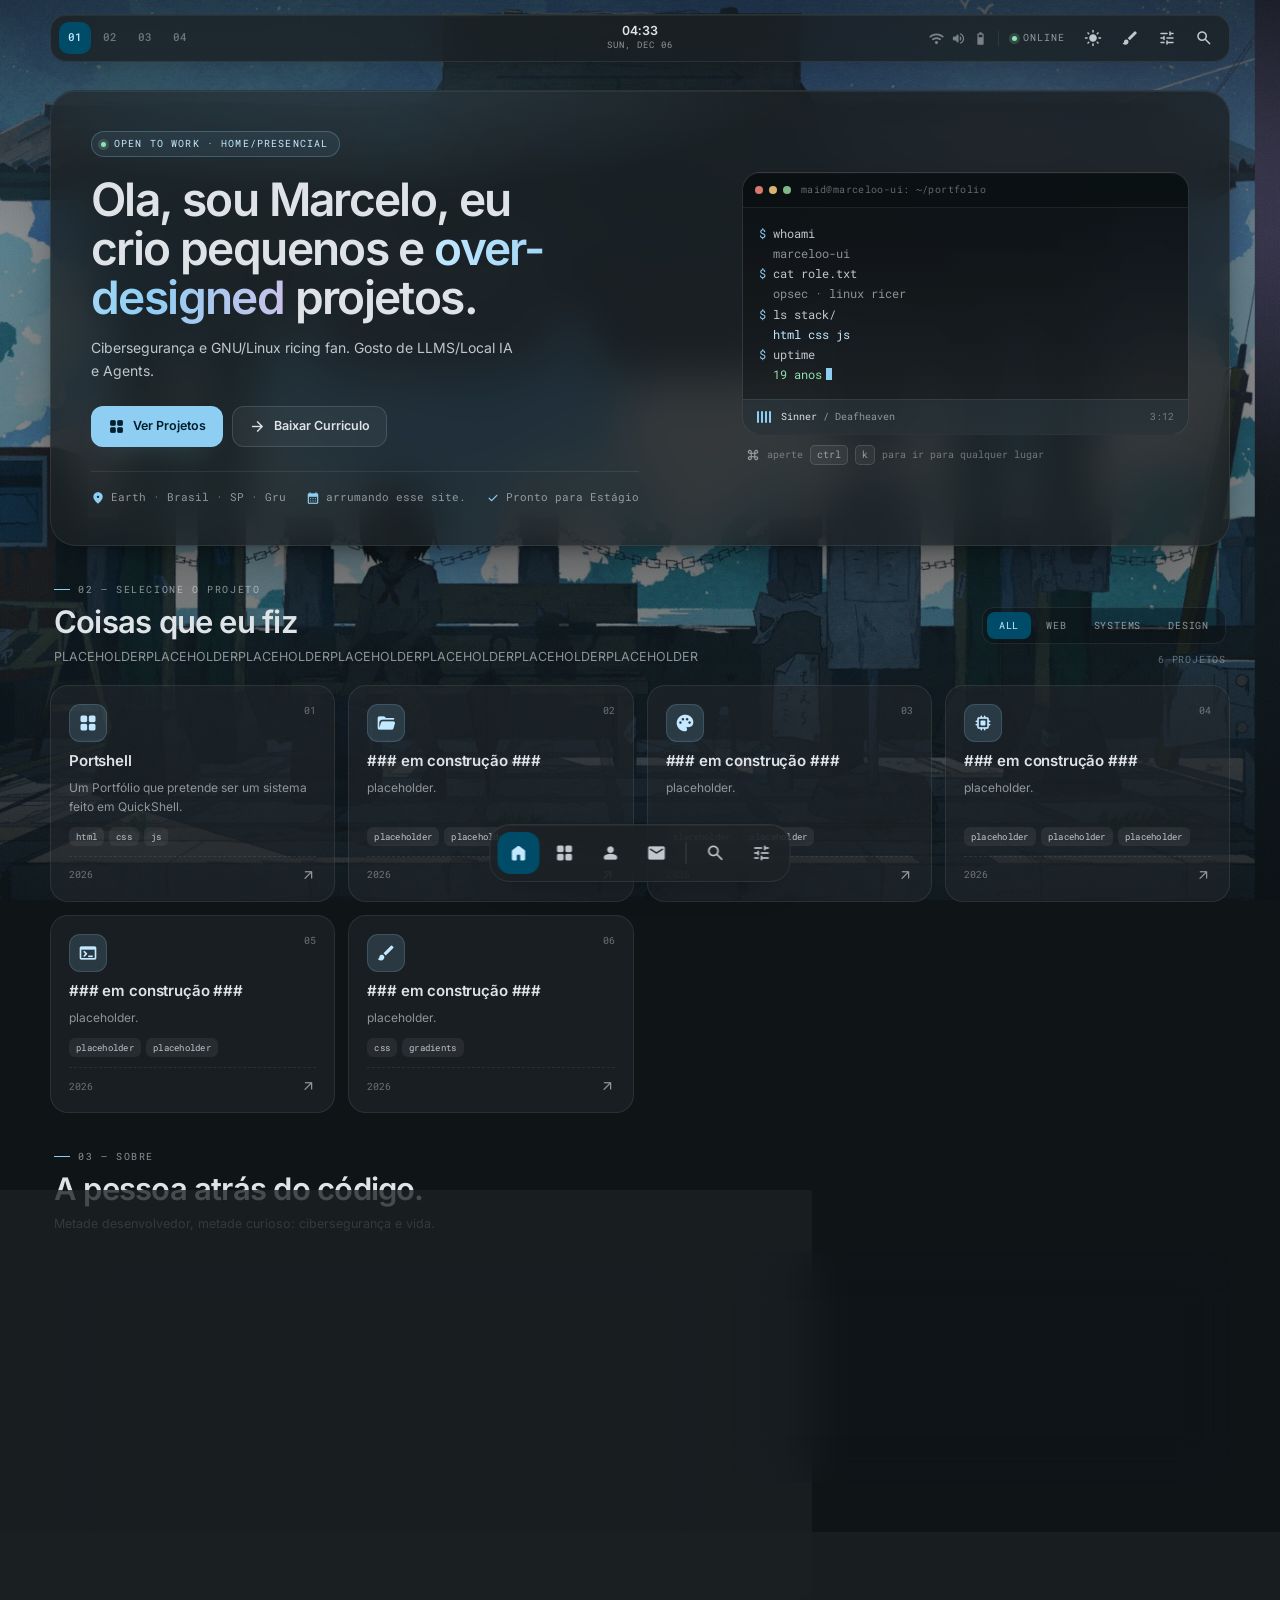
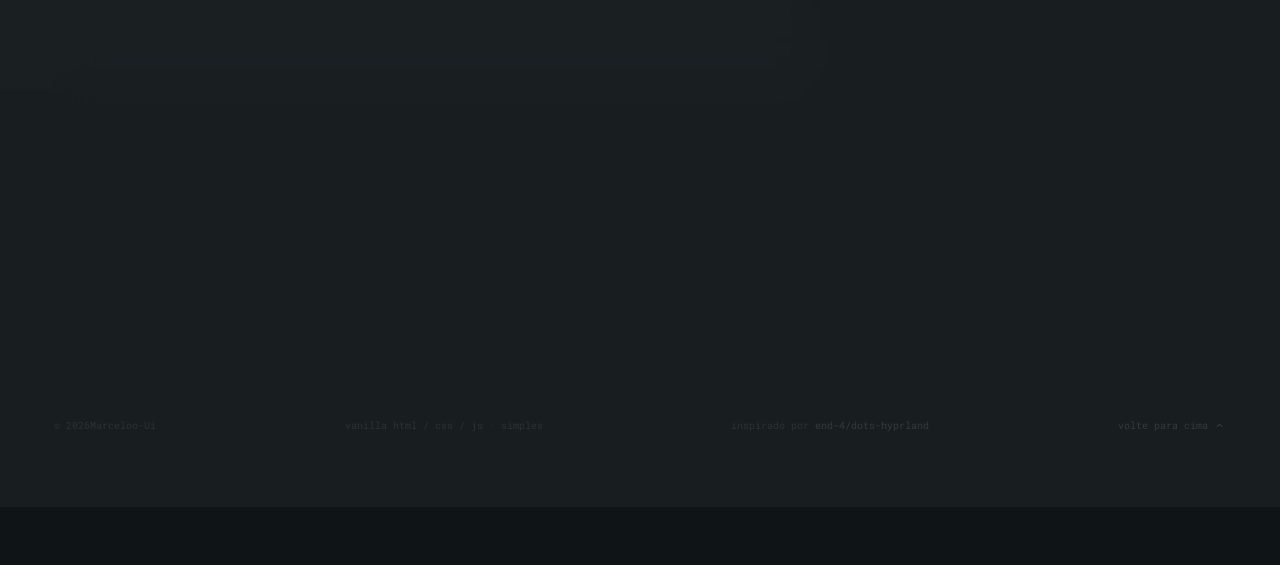
==== docs/index.html @ 683379e7 "yes" ====
<!doctype html>
<html lang="en" data-theme="dark" data-accent="sky">
<head>
  <meta charset="utf-8" />
  <meta name="viewport" content="width=device-width, initial-scale=1" />
  <meta name="theme-color" content="#0f1417" />
  <meta name="description" content="marceloo-ui." />
  <title>marceloo-ui</title>
  <link rel="icon" type="image/svg+xml" href="data:image/svg+xml,%3Csvg xmlns='http://www.w3.org/2000/svg' viewBox='0 0 32 32'%3E%3Crect width='32' height='32' rx='8' fill='%230f1417'/%3E%3Cpath d='M9 10l6 6-6 6' fill='none' stroke='%238fcef3' stroke-width='2.5' stroke-linecap='round' stroke-linejoin='round'/%3E%3Cpath d='M17 22h6' stroke='%238fcef3' stroke-width='2.5' stroke-linecap='round'/%3E%3C/svg%3E" />

  <link rel="preload" href="assets/fonts/inter-latin-var.woff2" as="font" type="font/woff2" crossorigin />
  <link rel="preload" href="assets/fonts/material-symbols-rounded.woff2" as="font" type="font/woff2" crossorigin />

  <link rel="stylesheet" href="css/fonts.css" />
  <link rel="stylesheet" href="css/tokens.css" />
  <link rel="stylesheet" href="css/base.css" />
  <link rel="stylesheet" href="css/shell.css" />
  <link rel="stylesheet" href="css/sections.css" />
  <link rel="stylesheet" href="css/overlays.css" />

  <script>
    // Apply saved theme before paint so there is no flash.
    document.documentElement.classList.add("js");
    try {
      const saved = JSON.parse(localStorage.getItem("etternalize.prefs") || "{}");
      if (saved.theme === "light") document.documentElement.dataset.theme = "light";
      if (saved.accent) document.documentElement.dataset.accent = saved.accent;
    } catch { /* localStorage unavailable — defaults are fine */ }
  </script>
</head>

<body>
  <a class="skip-link" href="#main">Pule para o Conteudo</a>

  <!-- Wallpaper stack ------------------------------------------------ -->
  <div class="wallpaper" aria-hidden="true">
    <img class="wallpaper__image" src="assets/wallpaper.webp" alt="" decoding="async" fetchpriority="high" />
    <div class="wallpaper__wash"></div>
    <div class="wallpaper__scrim"></div>
    <div class="wallpaper__grain"></div>
  </div>
  <div class="screen-dim" aria-hidden="true"></div>

  <div class="shell">
    <!-- Top bar ------------------------------------------------------ -->
    <header class="topbar">
      <div class="topbar__inner">
        <nav class="workspaces" aria-label="Jump to section">
          <a class="workspace" href="#home" data-nav="home" aria-label="Home" title="Home"><span>01</span></a>
          <a class="workspace" href="#work" data-nav="work" aria-label="Selected Work" title="Work"><span>02</span></a>
          <a class="workspace" href="#about" data-nav="about" aria-label="About" title="About"><span>03</span></a>
          <a class="workspace" href="#contact" data-nav="contact" aria-label="Contact" title="Contact"><span>04</span></a>
        </nav>

        <button class="bar-clock" type="button" data-open="launcher" aria-label="Open command palette (Ctrl K)">
          <span class="bar-clock__time" id="clock">--:--</span>
          <span class="bar-clock__date" id="clock-date">Carregando</span>
        </button>

        <div class="tray">
          <span class="tray__meter" aria-hidden="true">
            <span class="ms">wifi</span>
            <span class="ms">volume_up</span>
            <span class="ms">battery_5_bar</span>
          </span>
          <span class="tray__status"><span class="dot"></span>online</span>
          <button class="icon-btn" type="button" data-theme-toggle aria-label="Switch to light theme">
            <span class="ms" aria-hidden="true">light_mode</span>
          </button>
          <button class="icon-btn" type="button" data-open="wallpaper" aria-label="Change wallpaper">
            <span class="ms" aria-hidden="true">brush</span>
          </button>
          <button class="icon-btn" type="button" data-open="settings" aria-label="Quick settings">
            <span class="ms" aria-hidden="true">tune</span>
          </button>
          <button class="icon-btn" type="button" data-open="launcher" aria-label="Search (Ctrl K)">
            <span class="ms" aria-hidden="true">search</span>
          </button>
        </div>
      </div>
    </header>

    <main class="stage" id="main">
      <!-- Hero ------------------------------------------------------ -->
      <section class="hero window reveal" id="home" data-section data-icon="home" data-title="Intro" data-sub="Intro &amp; Experiências">
        <div class="hero__content">
          <p class="pill"><span class="dot"></span>open to work · Home/Presencial</p>
          <h1 class="hero__title">Ola, sou Marcelo, eu crio pequenos e <em>over-designed</em> projetos.</h1>
          <p class="hero__lede">
            Cibersegurança e GNU/Linux ricing fan. Gosto de LLMS/Local IA e Agents.
          </p>

          <div class="hero__actions">
            <a class="btn btn--primary" href="#work">
              <span class="ms" aria-hidden="true">grid_view</span>Ver Projetos
            </a>
            <a class="btn btn--ghost" href="#" download>
              <span class="ms" aria-hidden="true">arrow_forward</span>Baixar Curriculo
            </a>
          </div>

          <div class="hero__meta mono">
            <span><span class="ms" aria-hidden="true">location_on</span>Earth · Brasil · SP · Gru</span>
            <span><span class="ms" aria-hidden="true">calendar_month</span>arrumando esse site.</span>
            <span><span class="ms" aria-hidden="true">check</span>Pronto para Estágio</span>
          </div>
        </div>

        <div class="hero__side reveal">
          <div class="syscard">
            <div class="syscard__bar">
              <span class="light light--red"></span>
              <span class="light light--yellow"></span>
              <span class="light light--green"></span>
              <span class="syscard__title">maid@marceloo-ui: ~/portfolio</span>
            </div>
            <div class="syscard__body mono">
              <p><span class="prompt">$</span> whoami</p>
              <p class="out">marceloo-ui</p>
              <p><span class="prompt">$</span> cat role.txt</p>
              <p class="out">opsec · linux ricer</p>
              <p><span class="prompt">$</span> ls stack/</p>
              <p class="out out--accent">html css js</p>
              <p><span class="prompt">$</span> uptime</p>
              <p class="out ok">19 anos<span class="cursor" aria-hidden="true"></span></p>
            </div>
            <div class="now">
              <span class="now__bars" aria-hidden="true"><i></i><i></i><i></i><i></i></span>
              <span class="now__track">Sinner <span class="muted">/ Deafheaven</span></span>
              <span class="now__time mono">3:12</span>
            </div>
          </div>

          <div class="hero__note mono">
            <span class="ms" aria-hidden="true">keyboard_command_key</span>
            aperte <kbd>ctrl</kbd> <kbd>k</kbd> para ir para qualquer lugar
          </div>
        </div>
      </section>
      <!-- Selected work --------------------------------------------- -->
      <section class="section" id="work" data-section data-icon="grid_view" data-title="Trabalho" data-sub="Projetos &amp; experimentos">
        <div class="section-head reveal">
          <div class="section-head__text">
            <p class="eyebrow">02 — Selecione o Projeto</p>
            <h2 class="section-title">Coisas que eu fiz</h2>
            <p class="section-sub">PLACEHOLDERPLACEHOLDERPLACEHOLDERPLACEHOLDERPLACEHOLDERPLACEHOLDERPLACEHOLDER</p>
          </div>
          <div class="section-tools">
            <div class="filters" role="group" aria-label="Filter projects">
              <button class="filter" type="button" data-filter="all" aria-pressed="true">all</button>
              <button class="filter" type="button" data-filter="web" aria-pressed="false">web</button>
              <button class="filter" type="button" data-filter="systems" aria-pressed="false">systems</button>
              <button class="filter" type="button" data-filter="design" aria-pressed="false">design</button>
            </div>
            <span class="work-count mono" id="work-count" aria-live="polite">6 Projetos</span>
          </div>
        </div>

        <div class="projects">
          <a class="project" href="https://github.com/marceloo-ui/Portifolio" data-category="web" data-title="PortShell" data-sub="Portfólio shell · 2026">
            <div class="project__top">
              <span class="project__icon"><span class="ms" aria-hidden="true">grid_view</span></span>
              <span class="project__index mono">01</span>
            </div>
            <h3 class="project__title">Portshell</h3>
            <p class="project__desc">Um Portfólio que pretende ser um sistema feito em QuickShell.</p>
            <div class="project__tags"><span class="tag">html</span><span class="tag">css</span><span class="tag">js</span></div>
            <div class="project__foot"><span class="mono">2026</span><span class="project__arrow"><span class="ms" aria-hidden="true">arrow_outward</span></span></div>
          </a>

          <a class="project" href="#" data-category="systems" data-title="placeholder" data-sub="placeholder">
            <div class="project__top">
              <span class="project__icon"><span class="ms" aria-hidden="true">folder_open</span></span>
              <span class="project__index mono">02</span>
            </div>
            <h3 class="project__title">### em construção ###</h3>
            <p class="project__desc">placeholder. </p>
            <div class="project__tags"><span class="tag">placeholder</span><span class="tag">placeholder</span></div>
            <div class="project__foot"><span class="mono">2026</span><span class="project__arrow"><span class="ms" aria-hidden="true">arrow_outward</span></span></div>
          </a>

          <a class="project" href="#" data-category="design" data-title="placeholder" data-sub="placeholder">
            <div class="project__top">
              <span class="project__icon"><span class="ms" aria-hidden="true">palette</span></span>
              <span class="project__index mono">03</span>
            </div>
            <h3 class="project__title">### em construção ###</h3>
            <p class="project__desc">placeholder.</p>
            <div class="project__tags"><span class="tag">placeholder</span><span class="tag">placeholder</span></div>
            <div class="project__foot"><span class="mono">2026</span><span class="project__arrow"><span class="ms" aria-hidden="true">arrow_outward</span></span></div>
          </a>

          <a class="project" href="#" data-category="systems" data-title="placeholder" data-sub="placeholder">
            <div class="project__top">
              <span class="project__icon"><span class="ms" aria-hidden="true">memory</span></span>
              <span class="project__index mono">04</span>
            </div>
            <h3 class="project__title">### em construção ###</h3>
            <p class="project__desc">placeholder.</p>
            <div class="project__tags"><span class="tag">placeholder</span><span class="tag">placeholder</span><span class="tag">placeholder</span></div>
            <div class="project__foot"><span class="mono">2026</span><span class="project__arrow"><span class="ms" aria-hidden="true">arrow_outward</span></span></div>
          </a>

          <a class="project" href="#" data-category="web" data-title="placeholder" data-sub="placeholder">
            <div class="project__top">
              <span class="project__icon"><span class="ms" aria-hidden="true">terminal</span></span>
              <span class="project__index mono">05</span>
            </div>
            <h3 class="project__title">### em construção ###</h3>
            <p class="project__desc">placeholder.</p>
            <div class="project__tags"><span class="tag">placeholder</span><span class="tag">placeholder</span></div>
            <div class="project__foot"><span class="mono">2026</span><span class="project__arrow"><span class="ms" aria-hidden="true">arrow_outward</span></span></div>
          </a>

          <a class="project" href="#" data-category="design" data-title="placeholder" data-sub="placeholder">
            <div class="project__top">
              <span class="project__icon"><span class="ms" aria-hidden="true">brush</span></span>
              <span class="project__index mono">06</span>
            </div>
            <h3 class="project__title">### em construção ###</h3>
            <p class="project__desc">placeholder.</p>
            <div class="project__tags"><span class="tag">css</span><span class="tag">gradients</span></div>
            <div class="project__foot"><span class="mono">2026</span><span class="project__arrow"><span class="ms" aria-hidden="true">arrow_outward</span></span></div>
          </a>
        </div>
      </section>
      <!-- About ----------------------------------------------------- -->
      <section class="section" id="about" data-section data-icon="person" data-title="Sobre" data-sub="Bio, habilidades &amp; setup">
        <div class="section-head reveal">
          <div class="section-head__text">
            <p class="eyebrow">03 — sobre</p>
            <h2 class="section-title">A pessoa atrás do código.</h2>
            <p class="section-sub">Metade desenvolvedor, metade curioso: cibersegurança e vida.</p>
          </div>
        </div>

        <div class="about-grid">
          <article class="window about-card reveal">
            <p>
              Sou Marcelo, uma pessoa que sempre foi apaixonada por <em>programação</em>.
              comecei desde cedo arrumando computadores e notebooks e agora estou aqui,
              criando interfaces, sistemas e estudando para ser um desenvolvedor.
            </p>

            <div class="skills">
              <div class="skill-group">
                <p class="skill-group__name">interfaces</p> <!-- codigos usados + nao usados -->
                <div class="chips">
                  <span class="chip chip--accent">html</span><span class="chip chip--accent">css</span>
                  <span class="chip chip--accent">javascript</span><span class="chip">nix</span><span class="chip">C</span><span class="chip">SQL</span> 
                  <span class="chip">qml / quickshell</span><span class="chip">flakes</span><span class="chip">JS</span>
                </div>
              </div>
              <div class="skill-group">
                <p class="skill-group__name">systems</p>
                <div class="chips">
                  <span class="chip">Artix Linux</span><span class="chip">NixOS</span> <!-- sistemas operacionais -->
                </div>
              </div>
              <div class="skill-group">
                <p class="skill-group__name">craft</p>
                <div class="chips">
                  <span class="chip">material you</span><span class="chip">motion</span>
                  <span class="chip">escrita</span><span class="chip">acessibilidade</span>
                  <span class="chip">design</span>
                </div>
              </div>
            </div>
          </article>

          <aside class="window about-side reveal" aria-label="Setup and current status">
            <div>
              <p class="skill-group__name">daily driver</p>
              <dl class="setup">
                <div class="setup-row"><dt>os</dt><dd>Artix</dd></div>
                <div class="setup-row"><dt>wm</dt><dd>hyprland</dd></div>
                <div class="setup-row"><dt>editor</dt><dd>nano, vscode, codeoss, onlinegdb</dd></div>
                <div class="setup-row"><dt>terminal</dt><dd>kitty</dd></div>
                <div class="setup-row"><dt>theme</dt><dd>matugen</dd></div>
              </dl>
            </div>
          </aside>
        </div>
      </section>

      <!-- Contact --------------------------------------------------- -->
      <section class="section" id="Contato" data-section data-icon="mail" data-title="Contato" data-sub="Diga oi">
        <div class="window contact reveal">
          <p class="eyebrow">04 — contato</p>
          <h2 class="contact__title">Diga "Oi".</h2>
          <p class="contact__lede">Empresas, Projetos, Ou qualquer assunto ? minha caixa postal esta aberta.</p>

          <div class="email-row">
            <a class="btn btn--primary btn--mail mono" href="mailto:m8288558@gmail.com" data-email="m8288558@gmail.com">
              m8288558@gmail.com<span class="ms" aria-hidden="true">arrow_outward</span>
            </a>
            <button class="btn btn--ghost" type="button" data-copy-email="m8288558@gmail.com">
              <span class="ms" aria-hidden="true">content_copy</span>Copiar
            </button>
          </div>

          <div class="socials">
            <a class="social" href="https://github.com/marceloo-ui" aria-label="GitHub"><span class="ms" aria-hidden="true">code</span>github</a>
            <a class="social" href="https://codeberg.org/marceloo-ui" aria-label="Codeberg"><span class="ms" aria-hidden="true">terminal</span>codeberg</a>
          </div>

          <p class="contact__note mono"> · respondo em 48h · </p>
        </div>
      </section>

      <footer class="site-footer">
        <span>© <span id="year">2026</span>Marceloo-Ui</span>
        <span>vanilla html / css / js · simples</span>
        <span>inspirado por <a href="https://github.com/end-4/dots-hyprland" target="_blank" rel="noreferrer noopener">end-4/dots-hyprland</a></span>
        <a class="site-footer__top" href="#home">volte para cima<span class="ms" aria-hidden="true">expand_less</span></a>
      </footer>
    </main>

    <!-- Dock --------------------------------------------------------- -->
    <nav class="dock" aria-label="Quick navigation">
      <a class="dock__btn" href="#home" data-nav="home" aria-label="Home" data-label="Home"><span class="ms" aria-hidden="true">home</span></a>
      <a class="dock__btn" href="#work" data-nav="Work" aria-label="Selected Work" data-label="Work"><span class="ms" aria-hidden="true">grid_view</span></a>
      <a class="dock__btn" href="#about" data-nav="about" aria-label="About" data-label="About"><span class="ms" aria-hidden="true">person</span></a>
      <a class="dock__btn" href="#contact" data-nav="contact" aria-label="Contact" data-label="Contact"><span class="ms" aria-hidden="true">mail</span></a>
      <span class="dock__divider" aria-hidden="true"></span>
      <button class="dock__btn" type="button" data-open="launcher" aria-label="Search (Ctrl K)" data-label="Search"><span class="ms" aria-hidden="true">search</span></button>
      <button class="dock__btn" type="button" data-open="settings" aria-label="Quick settings" data-label="Settings"><span class="ms" aria-hidden="true">tune</span></button>
    </nav>
  </div>

  <!-- Command palette ----------------------------------------------- -->
  <div class="overlay" id="panel-launcher" data-panel="launcher" hidden>
    <div class="palette" role="dialog" aria-modal="true" aria-labelledby="launcher-label">
      <label class="sr-only" id="launcher-label" for="launcher-input">Pesquisar</label>
      <div class="palette__search">
        <span class="ms" aria-hidden="true">search</span>
        <input id="launcher-input" type="text" role="combobox" aria-expanded="true" aria-autocomplete="list" aria-controls="launcher-results" autocomplete="off" spellcheck="false" placeholder="Vá para um projeto, seção etc." />
        <kbd>esc</kbd>
      </div>
      <ul class="palette__results" id="launcher-results" role="listbox" aria-label="Results"></ul>
      <div class="palette__foot">
        <span><kbd>↑</kbd><kbd>↓</kbd> navegar</span>
        <span><kbd>↵</kbd> abrir</span>
        <span class="mono">marceloo-ui</span>
      </div>
    </div>
  </div>

  <!-- Appearance settings ------------------------------------------- -->
  <div class="overlay" id="panel-settings" data-panel="settings" hidden>
    <section class="sheet" role="dialog" aria-modal="true" aria-labelledby="settings-title">
      <header class="sheet__head">
        <div>
          <p class="eyebrow">quick settings</p>
          <h2 id="settings-title">Appearance</h2>
        </div>
        <button class="icon-btn" type="button" data-close aria-label="Close settings"><span class="ms" aria-hidden="true">close</span></button>
      </header>

      <div class="sheet__body">
        <div class="setting">
          <div class="setting__label"><span>Theme</span><small>Wallpaper-matched light or dark surfaces</small></div>
          <div class="segmented" role="group" aria-label="Theme">
            <button type="button" data-set-theme="dark"><span class="ms" aria-hidden="true">dark_mode</span>Dark</button>
            <button type="button" data-set-theme="light"><span class="ms" aria-hidden="true">light_mode</span>Light</button>
          </div>
        </div>

        <div class="setting">
          <div class="setting__label"><span>Accent</span><small>Straight from the matugen palette</small></div>
          <div class="swatches" role="group" aria-label="Accent colour">
            <button class="swatch" type="button" data-set-accent="sky" style="--swatch:#8fcef3" aria-label="Sky" title="Sky" aria-pressed="true"></button>
            <button class="swatch" type="button" data-set-accent="lavender" style="--swatch:#cac1ea" aria-label="Lavender" title="Lavender" aria-pressed="false"></button>
            <button class="swatch" type="button" data-set-accent="mint" style="--swatch:#9bdcc0" aria-label="Mint" title="Mint" aria-pressed="false"></button>
            <button class="swatch" type="button" data-set-accent="peach" style="--swatch:#f3c9a8" aria-label="Peach" title="Peach" aria-pressed="false"></button>
            <button class="swatch" type="button" data-set-accent="rose" style="--swatch:#f0b8c8" aria-label="Rose" title="Rose" aria-pressed="false"></button>
          </div>
        </div>

        <div class="setting setting--row">
          <div class="setting__label"><span>Blur</span><small>Translucent glass surfaces</small></div>
          <button class="switch" type="button" role="switch" data-toggle="blur" aria-checked="true" aria-label="Blur"><span></span></button>
        </div>

        <div class="setting setting--row">
          <div class="setting__label"><span>Motion</span><small>Transitions and ambient animation</small></div>
          <button class="switch" type="button" role="switch" data-toggle="motion" aria-checked="true" aria-label="Motion"><span></span></button>
        </div>

        <div class="setting">
          <div class="setting__label"><span>Brightness</span><small><span id="brightness-value">100%</span></small></div>
          <input id="brightness" type="range" min="40" max="100" step="1" value="100" aria-label="Screen brightness" />
        </div>
      </div>

      <footer class="sheet__foot">
        <button class="btn btn--ghost btn--small" type="button" data-reset>Reset defaults</button>
        <span class="mono muted">saved locally</span>
      </footer>
    </section>
  </div>

  <!-- Wallpaper picker ---------------------------------------------- -->
  <div class="overlay" id="panel-wallpaper" data-panel="wallpaper" hidden>
    <section class="sheet" role="dialog" aria-modal="true" aria-labelledby="wallpaper-title">
      <header class="sheet__head">
        <div>
          <p class="eyebrow">wallpaper</p>
          <h2 id="wallpaper-title">Pick a backdrop</h2>
        </div>
        <button class="icon-btn" type="button" data-close aria-label="Close wallpaper picker"><span class="ms" aria-hidden="true">close</span></button>
      </header>

      <div class="wallpaper-grid" role="group" aria-label="Wallpaper choice">
        <button class="wallpaper-option" type="button" data-set-wallpaper="image" aria-pressed="true" style="--preview:url('assets/wallpaper.webp')">
          <span class="wallpaper-option__preview"></span>
          <span class="wallpaper-option__label">Wallpaper<span class="ms" aria-hidden="true">check</span></span>
        </button>
        <button class="wallpaper-option" type="button" data-set-wallpaper="aurora" aria-pressed="false" style="--preview:radial-gradient(80% 80% at 20% 10%,#175068,transparent 60%),radial-gradient(70% 70% at 85% 20%,#4a3a72,transparent 65%),#0a131a">
          <span class="wallpaper-option__preview"></span>
          <span class="wallpaper-option__label">Aurora<span class="ms" aria-hidden="true">check</span></span>
        </button>
        <button class="wallpaper-option" type="button" data-set-wallpaper="ember" aria-pressed="false" style="--preview:radial-gradient(80% 80% at 18% 15%,#6d3220,transparent 62%),radial-gradient(70% 70% at 85% 25%,#55203a,transparent 65%),#140c0b">
          <span class="wallpaper-option__preview"></span>
          <span class="wallpaper-option__label">Ember<span class="ms" aria-hidden="true">check</span></span>
        </button>
        <button class="wallpaper-option" type="button" data-set-wallpaper="mono" aria-pressed="false" style="--preview:radial-gradient(90% 80% at 20% 10%,#2c3438,transparent 62%),radial-gradient(80% 70% at 82% 20%,#333a3f,transparent 66%),#0b0f11">
          <span class="wallpaper-option__preview"></span>
          <span class="wallpaper-option__label">Mono<span class="ms" aria-hidden="true">check</span></span>
        </button>
      </div>

      <footer class="sheet__foot">
        <span class="mono muted">4 backdrops, zero network requests</span>
        <button class="btn btn--ghost btn--small" type="button" data-close>Done</button>
      </footer>
    </section>
  </div>

  <div class="toast" id="toast" role="status" aria-live="polite">
    <span class="ms" id="toast-icon" aria-hidden="true">check</span>
    <span id="toast-message">Copied to clipboard</span>
  </div>

  <script src="js/app.js" defer></script>
</body>
</html>
---- docs/css/fonts.css ----
/* Self-hosted fonts — no network needed after clone. */

@font-face {
  font-family: "Inter";
  font-style: normal;
  font-weight: 100 900;
  font-display: swap;
  src: url("../assets/fonts/inter-latin-var.woff2") format("woff2");
}

@font-face {
  font-family: "Roboto Mono";
  font-style: normal;
  font-weight: 400;
  font-display: swap;
  src: url("../assets/fonts/roboto-mono-400-latin.woff2") format("woff2");
}

@font-face {
  font-family: "Roboto Mono";
  font-style: normal;
  font-weight: 500;
  font-display: swap;
  src: url("../assets/fonts/roboto-mono-500-latin.woff2") format("woff2");
}

@font-face {
  font-family: "Material Symbols Rounded";
  font-style: normal;
  font-weight: 100 700;
  font-display: block;
  src: url("../assets/fonts/material-symbols-rounded.woff2") format("woff2");
}

/* Usage: <span class="ms" aria-hidden="true">home</span> */
.ms {
  font-family: "Material Symbols Rounded";
  font-weight: normal;
  font-style: normal;
  font-size: 1.25em;
  line-height: 1;
  letter-spacing: normal;
  text-transform: none;
  display: inline-block;
  white-space: nowrap;
  word-wrap: normal;
  direction: ltr;
  font-variation-settings:
    "FILL" 1,
    "wght" 400,
    "GRAD" 0,
    "opsz" 24;
  -webkit-font-smoothing: antialiased;
  text-rendering: optimizeLegibility;
  user-select: none;
}

.ms--outline {
  font-variation-settings:
    "FILL" 0,
    "wght" 400,
    "GRAD" 0,
    "opsz" 24;
}
---- docs/css/tokens.css ----
/* ==========================================================================
   Design tokens
   --------------------------------------------------------------------------
   The palette below is torn straight out of matugen's generated
   ~/.local/state/quickshell/generated/colors.json, so the site starts out
   matching the current Hyprland / israshell theme.

   Want a different palette? Change these values, or add a new [data-accent]
   block and a swatch button in index.html.
   ========================================================================== */

:root {
  color-scheme: dark;

  /* --- M3 dark surface roles ------------------------------------------- */
  --md-background: #0f1417;
  --md-surface: #0f1417;
  --md-surface-container-lowest: #0a0f12;
  --md-surface-container-low: #181c1f;
  --md-surface-container: #1c2023;
  --md-surface-container-high: #262b2e;
  --md-surface-container-highest: #313539;
  --md-on-surface: #dfe3e7;
  --md-on-surface-variant: #c0c7cd;
  --md-outline: #8a9297;
  --md-outline-variant: #41484d;
  --md-secondary: #b5c9d7;
  --md-secondary-container: #364955;
  --md-on-secondary-container: #d1e5f4;
  --md-error: #ffb4ab;
  --md-on-error-container: #ffdad6;

  /* --- Accent: sky (matugen primary from the current wallpaper) -------- */
  --accent: #8fcef3;
  --accent-strong: #c3e8ff;
  --on-accent: #001e2c;
  --accent-container: #004c68;
  --on-accent-container: #c3e8ff;
  --accent-2: #cac1ea;
  --accent-2-container: #484264;
  --on-accent-2-container: #e6deff;

  /* --- Derived surfaces ------------------------------------------------ */
  --window-bg: color-mix(in srgb, var(--md-surface-container) 78%, transparent);
  --panel-bg: color-mix(in srgb, var(--md-surface-container) 66%, transparent);
  --popover-bg: color-mix(in srgb, var(--md-surface-container-high) 86%, transparent);
  --card-bg: color-mix(in srgb, var(--md-surface-container-high) 48%, transparent);
  --card-bg-hover: color-mix(in srgb, var(--md-surface-container-highest) 70%, transparent);
  --input-bg: color-mix(in srgb, var(--md-surface-container-lowest) 55%, transparent);
  --hairline: color-mix(in srgb, var(--md-on-surface) 9%, transparent);
  --hairline-strong: color-mix(in srgb, var(--md-on-surface) 15%, transparent);
  --accent-soft: color-mix(in srgb, var(--accent) 15%, transparent);
  --accent-softer: color-mix(in srgb, var(--accent) 8%, transparent);
  --accent-glow: color-mix(in srgb, var(--accent) 30%, transparent);
  --muted: color-mix(in srgb, var(--md-on-surface) 60%, transparent);
  --faint: color-mix(in srgb, var(--md-on-surface) 42%, transparent);
  --good: #8fe3b0;

  /* --- Shape ----------------------------------------------------------- */
  --r-window: 26px;
  --r-card: 18px;
  --r-control: 12px;
  --r-pill: 999px;

  /* --- Type ------------------------------------------------------------ */
  --font-ui: "Inter", "Segoe UI", system-ui, -apple-system, sans-serif;
  --font-mono: "Roboto Mono", "JetBrains Mono", ui-monospace, monospace;
  --text-xs: 10.5px;
  --text-sm: 12px;
  --text-md: 13px;
  --text-lg: 15px;

  /* --- Effects --------------------------------------------------------- */
  --blur: 24px;
  --shadow-window:
    0 28px 80px -30px rgba(0, 0, 0, 0.7),
    0 8px 24px -16px rgba(0, 0, 0, 0.55),
    inset 0 1px 0 color-mix(in srgb, white 6%, transparent);
  --shadow-pill:
    0 12px 34px -20px rgba(0, 0, 0, 0.65),
    inset 0 1px 0 color-mix(in srgb, white 5%, transparent);
  --ease: cubic-bezier(0.22, 0.78, 0.2, 1);
  --ease-spring: cubic-bezier(0.34, 1.56, 0.64, 1);
  --screen-dim: 0;
}

/* --- Accent variants (dark) -------------------------------------------- */

:root[data-accent="lavender"] {
  --accent: #cac1ea;
  --accent-strong: #e6deff;
  --on-accent: #1c1736;
  --accent-container: #484264;
  --on-accent-container: #e6deff;
  --accent-2: #8fcef3;
  --accent-2-container: #004c68;
  --on-accent-2-container: #c3e8ff;
}

:root[data-accent="mint"] {
  --accent: #9bdcc0;
  --accent-strong: #b9f2da;
  --on-accent: #003825;
  --accent-container: #00513b;
  --on-accent-container: #a8f5d4;
  --accent-2: #cac1ea;
  --accent-2-container: #484264;
  --on-accent-2-container: #e6deff;
}

:root[data-accent="peach"] {
  --accent: #f3c9a8;
  --accent-strong: #ffdcbe;
  --on-accent: #3b220b;
  --accent-container: #5d3f22;
  --on-accent-container: #ffdcbe;
  --accent-2: #cac1ea;
  --accent-2-container: #484264;
  --on-accent-2-container: #e6deff;
}

:root[data-accent="rose"] {
  --accent: #f0b8c8;
  --accent-strong: #ffd9e2;
  --on-accent: #3e001d;
  --accent-container: #633b46;
  --on-accent-container: #ffd9e2;
  --accent-2: #cac1ea;
  --accent-2-container: #484264;
  --on-accent-2-container: #e6deff;
}

/* --- Light theme ------------------------------------------------------- */

:root[data-theme="light"] {
  color-scheme: light;

  --md-background: #f5fafd;
  --md-surface: #f5fafd;
  --md-surface-container-lowest: #ffffff;
  --md-surface-container-low: #eff4f8;
  --md-surface-container: #e9eef2;
  --md-surface-container-high: #e4e9ed;
  --md-surface-container-highest: #dee3e7;
  --md-on-surface: #171c1f;
  --md-on-surface-variant: #40484c;
  --md-outline: #70787d;
  --md-outline-variant: #bfc8cc;
  --md-secondary: #4e616d;
  --md-secondary-container: #d1e5f4;
  --md-on-secondary-container: #0a1e28;
  --md-error: #ba1a1a;
  --md-on-error-container: #410002;

  /* Sky, but readable on light surfaces */
  --accent: #006689;
  --accent-strong: #004c68;
  --on-accent: #ffffff;
  --accent-container: #c3e8ff;
  --on-accent-container: #001e2c;
  --accent-2: #605a7d;
  --accent-2-container: #e6deff;
  --on-accent-2-container: #1c1736;

  --window-bg: color-mix(in srgb, var(--md-surface-container-lowest) 84%, transparent);
  --panel-bg: color-mix(in srgb, var(--md-surface-container-lowest) 75%, transparent);
  --popover-bg: color-mix(in srgb, var(--md-surface-container-lowest) 92%, transparent);
  --card-bg: color-mix(in srgb, var(--md-surface-container-low) 82%, transparent);
  --card-bg-hover: var(--md-surface-container);
  --input-bg: color-mix(in srgb, var(--md-surface-container-lowest) 80%, transparent);
  --muted: color-mix(in srgb, var(--md-on-surface) 62%, transparent);
  --faint: color-mix(in srgb, var(--md-on-surface) 45%, transparent);
  --good: #1f7a4c;
  --shadow-window:
    0 30px 80px -34px rgba(23, 28, 31, 0.35),
    0 8px 24px -16px rgba(23, 28, 31, 0.18),
    inset 0 1px 0 rgba(255, 255, 255, 0.7);
  --shadow-pill:
    0 12px 34px -22px rgba(23, 28, 31, 0.35),
    inset 0 1px 0 rgba(255, 255, 255, 0.7);
}

:root[data-theme="light"][data-accent="lavender"] {
  --accent: #605a7d;
  --accent-strong: #484264;
  --on-accent: #ffffff;
  --accent-container: #e6deff;
  --on-accent-container: #1c1736;
  --accent-2: #006689;
  --accent-2-container: #c3e8ff;
  --on-accent-2-container: #001e2c;
}

:root[data-theme="light"][data-accent="mint"] {
  --accent: #006b4f;
  --accent-strong: #00513b;
  --on-accent: #ffffff;
  --accent-container: #a8f5d4;
  --on-accent-container: #002116;
  --accent-2: #605a7d;
  --accent-2-container: #e6deff;
  --on-accent-2-container: #1c1736;
}

:root[data-theme="light"][data-accent="peach"] {
  --accent: #7a5533;
  --accent-strong: #5d3f22;
  --on-accent: #ffffff;
  --accent-container: #ffdcbe;
  --on-accent-container: #2c1600;
  --accent-2: #605a7d;
  --accent-2-container: #e6deff;
  --on-accent-2-container: #1c1736;
}

:root[data-theme="light"][data-accent="rose"] {
  --accent: #7d4a58;
  --accent-strong: #633b46;
  --on-accent: #ffffff;
  --accent-container: #ffd9e2;
  --on-accent-container: #31101b;
  --accent-2: #605a7d;
  --accent-2-container: #e6deff;
  --on-accent-2-container: #1c1736;
}

/* --- Effect toggles ---------------------------------------------------- */

body[data-blur="off"] {
  --blur: 0px;
  --window-bg: var(--md-surface-container);
  --panel-bg: var(--md-surface-container);
  --popover-bg: var(--md-surface-container-high);
  --card-bg: var(--md-surface-container-high);
  --input-bg: var(--md-surface-container-low);
}
---- docs/css/base.css ----
/* ==========================================================================
   Reset, wallpaper, global behaviour
   ========================================================================== */

*,
*::before,
*::after {
  box-sizing: border-box;
}

* {
  margin: 0;
}

html {
  scroll-behavior: smooth;
  -webkit-text-size-adjust: 100%;
}

body {
  min-height: 100svh;
  background: var(--md-background);
  color: var(--md-on-surface);
  font-family: var(--font-ui);
  font-size: var(--text-md);
  font-optical-sizing: auto;
  font-feature-settings: "cv02", "cv03", "cv04", "cv11";
  line-height: 1.5;
  -webkit-font-smoothing: antialiased;
  overflow-x: hidden;
}

button,
input,
textarea {
  font: inherit;
  color: inherit;
}

button {
  border: 0;
  background: none;
  cursor: pointer;
}

a {
  color: inherit;
  text-decoration: none;
}

img,
svg {
  display: block;
  max-width: 100%;
}

h1,
h2,
h3,
h4 {
  font-weight: 600;
  line-height: 1.15;
  text-wrap: balance;
}

p {
  text-wrap: pretty;
}

code,
kbd,
pre {
  font-family: var(--font-mono);
}

ul,
ol {
  list-style: none;
  padding: 0;
}

fieldset {
  border: 0;
  padding: 0;
}

::selection {
  background: color-mix(in srgb, var(--accent) 38%, transparent);
  color: var(--md-on-surface);
}

:focus-visible {
  outline: 2px solid var(--accent);
  outline-offset: 2px;
}

[hidden] {
  display: none !important;
}

/* --- Wallpaper --------------------------------------------------------- */

.wallpaper {
  position: fixed;
  inset: 0;
  z-index: 0;
  overflow: hidden;
  background:
    radial-gradient(90% 70% at 18% 12%, #1d3f58 0%, transparent 60%),
    radial-gradient(80% 65% at 82% 18%, #3c3457 0%, transparent 62%),
    radial-gradient(100% 90% at 50% 100%, #0a171f 0%, #0f1417 70%);
  pointer-events: none;
}

.wallpaper__image {
  position: absolute;
  inset: -3%;
  width: 106%;
  height: 106%;
  object-fit: cover;
  object-position: center;
  filter: saturate(0.92) brightness(0.58) contrast(1.04);
  opacity: 0.9;
  transform: scale(1.02);
}

/* Soft colour wash so the matugen accent bleeds into the wallpaper. */
.wallpaper__wash {
  position: absolute;
  inset: 0;
  background:
    radial-gradient(70% 55% at 14% 8%, var(--accent-glow), transparent 66%),
    radial-gradient(60% 55% at 88% 15%, color-mix(in srgb, var(--accent-2) 22%, transparent), transparent 68%),
    linear-gradient(180deg, rgba(6, 11, 14, 0.28), rgba(6, 11, 14, 0.72));
  mix-blend-mode: screen;
  opacity: 0.55;
}

.wallpaper__scrim {
  position: absolute;
  inset: 0;
  background:
    linear-gradient(180deg, rgba(8, 13, 16, 0.5) 0%, transparent 26%, transparent 62%, rgba(8, 13, 16, 0.74) 100%),
    radial-gradient(120% 100% at 50% 40%, transparent 35%, rgba(8, 13, 16, 0.35) 100%);
}

.wallpaper__grain {
  position: absolute;
  inset: 0;
  opacity: 0.32;
  mix-blend-mode: soft-light;
  background-image: url("data:image/svg+xml,%3Csvg xmlns='http://www.w3.org/2000/svg' width='180' height='180'%3E%3Cfilter id='n'%3E%3CfeTurbulence type='fractalNoise' baseFrequency='0.82' numOctaves='3' stitchTiles='stitch'/%3E%3C/filter%3E%3Crect width='100%25' height='100%25' filter='url(%23n)'/%3E%3C/svg%3E");
  background-size: 180px 180px;
}

:root[data-theme="light"] .wallpaper__image {
  filter: saturate(0.8) brightness(1.15) contrast(0.95);
  opacity: 0.55;
}

:root[data-theme="light"] .wallpaper__wash {
  mix-blend-mode: multiply;
  opacity: 0.35;
}

:root[data-theme="light"] .wallpaper__scrim {
  background:
    linear-gradient(180deg, rgba(245, 250, 253, 0.62) 0%, rgba(245, 250, 253, 0.2) 30%, rgba(245, 250, 253, 0.72) 100%);
}

:root[data-theme="light"] .wallpaper__grain {
  opacity: 0.18;
}

/* --- Shell & helpers --------------------------------------------------- */

.shell {
  position: relative;
  z-index: 1;
  min-height: 100svh;
}

.sr-only {
  position: absolute;
  width: 1px;
  height: 1px;
  padding: 0;
  margin: -1px;
  overflow: hidden;
  clip: rect(0 0 0 0);
  white-space: nowrap;
  border: 0;
}

.skip-link {
  position: fixed;
  top: 10px;
  left: 10px;
  z-index: 300;
  padding: 10px 14px;
  border-radius: 10px;
  background: var(--accent);
  color: var(--on-accent);
  font-size: 12px;
  font-weight: 600;
  transform: translateY(-160%);
  transition: transform 0.2s var(--ease);
}

.skip-link:focus-visible {
  transform: translateY(0);
}

.mono {
  font-family: var(--font-mono);
}

.muted {
  color: var(--muted);
}

.dot {
  display: inline-block;
  width: 6px;
  height: 6px;
  border-radius: 50%;
  background: var(--good);
  box-shadow: 0 0 0 3px color-mix(in srgb, var(--good) 18%, transparent);
  flex: none;
}

.dot--accent {
  background: var(--accent);
  box-shadow: 0 0 0 3px var(--accent-soft);
}

/* --- Scrollbars -------------------------------------------------------- */

* {
  scrollbar-width: thin;
  scrollbar-color: color-mix(in srgb, var(--accent) 34%, transparent) transparent;
}

*::-webkit-scrollbar {
  width: 6px;
  height: 6px;
}

*::-webkit-scrollbar-track {
  background: transparent;
}

*::-webkit-scrollbar-thumb {
  border-radius: 99px;
  background: color-mix(in srgb, var(--accent) 34%, transparent);
}

*::-webkit-scrollbar-thumb:hover {
  background: color-mix(in srgb, var(--accent) 55%, transparent);
}

/* --- Screen dimmer (brightness slider) -------------------------------- */

.screen-dim {
  position: fixed;
  inset: 0;
  z-index: 150;
  background: #000;
  opacity: var(--screen-dim);
  pointer-events: none;
  transition: opacity 0.18s linear;
}

/* --- Motion preferences ------------------------------------------------ */

@media (prefers-reduced-motion: reduce) {
  *,
  *::before,
  *::after {
    animation-duration: 0.01ms !important;
    animation-iteration-count: 1 !important;
    transition-duration: 0.01ms !important;
    scroll-behavior: auto !important;
  }
}

body[data-motion="off"] *,
body[data-motion="off"] *::before,
body[data-motion="off"] *::after {
  animation-duration: 0.01ms !important;
  animation-iteration-count: 1 !important;
  transition-duration: 0.01ms !important;
}

body[data-motion="off"] {
  scroll-behavior: auto;
}
---- docs/css/shell.css ----
/* ==========================================================================
   Shell chrome
   Floating top bar, dock, window surfaces, buttons and scroll reveal.
   ========================================================================== */

/* --- Wallpaper variants ------------------------------------------------ */

body[data-wallpaper] .wallpaper__image {
  transition: opacity 0.45s var(--ease);
}

body[data-wallpaper="aurora"] .wallpaper__image,
body[data-wallpaper="ember"] .wallpaper__image,
body[data-wallpaper="mono"] .wallpaper__image {
  opacity: 0;
}

body[data-wallpaper="aurora"] .wallpaper {
  background:
    radial-gradient(85% 70% at 12% 8%, #175068 0%, transparent 62%),
    radial-gradient(75% 65% at 88% 18%, #4a3a72 0%, transparent 64%),
    linear-gradient(165deg, #08131a 0%, #0c1117 55%, #05080a 100%);
}

body[data-wallpaper="ember"] .wallpaper {
  background:
    radial-gradient(80% 65% at 18% 12%, #6d3220 0%, transparent 62%),
    radial-gradient(75% 70% at 85% 22%, #55203a 0%, transparent 66%),
    linear-gradient(165deg, #160d0a 0%, #120d10 60%, #070505 100%);
}

body[data-wallpaper="mono"] .wallpaper {
  background:
    radial-gradient(90% 70% at 20% 10%, #2c3438 0%, transparent 62%),
    radial-gradient(80% 60% at 82% 20%, #333a3f 0%, transparent 66%),
    linear-gradient(165deg, #0b0f11 0%, #0d1114 60%, #060809 100%);
}

/* --- Top bar ----------------------------------------------------------- */

.topbar {
  position: fixed;
  top: 14px;
  left: 50%;
  z-index: 80;
  width: min(1180px, calc(100% - 28px));
  transform: translateX(-50%);
}

.topbar__inner {
  display: grid;
  grid-template-columns: 1fr auto 1fr;
  align-items: center;
  gap: 8px;
  height: 48px;
  padding: 0 8px;
  border: 1px solid var(--hairline);
  border-radius: 16px;
  background: var(--window-bg);
  box-shadow: var(--shadow-pill);
  backdrop-filter: blur(var(--blur)) saturate(1.25);
  -webkit-backdrop-filter: blur(var(--blur)) saturate(1.25);
}

.workspaces {
  display: flex;
  align-items: center;
  gap: 3px;
  justify-self: start;
}

.workspace {
  display: grid;
  place-items: center;
  width: 32px;
  height: 32px;
  border-radius: 10px;
  font-family: var(--font-mono);
  font-size: 10.5px;
  font-weight: 500;
  letter-spacing: 0.02em;
  color: var(--faint);
  transition: background 0.2s var(--ease), color 0.2s var(--ease);
}

.workspace:hover {
  background: var(--accent-softer);
  color: var(--accent-strong);
}

.workspace.is-active {
  background: var(--accent-container);
  color: var(--on-accent-container);
}

.bar-clock {
  display: flex;
  flex-direction: column;
  align-items: center;
  justify-content: center;
  gap: 2px;
  min-width: 92px;
  padding: 4px 12px;
  border-radius: 10px;
  transition: background 0.2s var(--ease);
}

.bar-clock:hover {
  background: var(--accent-softer);
}

.bar-clock__time {
  font-size: 12.5px;
  font-weight: 600;
  line-height: 1;
  letter-spacing: 0.02em;
  font-variant-numeric: tabular-nums;
}

.bar-clock__date {
  font-family: var(--font-mono);
  font-size: 9px;
  line-height: 1.2;
  letter-spacing: 0.12em;
  text-transform: uppercase;
  color: var(--muted);
}

.tray {
  display: flex;
  align-items: center;
  justify-self: end;
  gap: 3px;
}

.tray__status {
  display: inline-flex;
  align-items: center;
  gap: 6px;
  padding: 0 8px 0 6px;
  font-family: var(--font-mono);
  font-size: 9.5px;
  letter-spacing: 0.1em;
  text-transform: uppercase;
  color: var(--muted);
}

.tray__status .dot {
  width: 5px;
  height: 5px;
}

.tray__meter {
  display: inline-flex;
  align-items: center;
  gap: 7px;
  margin-right: 4px;
  padding-right: 10px;
  border-right: 1px solid var(--hairline);
  color: var(--muted);
}

.tray__meter .ms {
  font-size: 15px;
  opacity: 0.8;
}

.icon-btn {
  display: grid;
  place-items: center;
  width: 34px;
  height: 34px;
  border-radius: 10px;
  color: var(--md-on-surface-variant);
  transition: background 0.2s var(--ease), color 0.2s var(--ease), transform 0.2s var(--ease);
}

.icon-btn:hover {
  background: var(--accent-soft);
  color: var(--accent-strong);
}

.icon-btn:active {
  transform: scale(0.94);
}

.icon-btn .ms {
  font-size: 18px;
}

/* --- Dock -------------------------------------------------------------- */

.dock {
  position: fixed;
  bottom: 18px;
  left: 50%;
  z-index: 90;
  display: flex;
  align-items: center;
  gap: 4px;
  padding: 7px;
  border: 1px solid var(--hairline);
  border-radius: 20px;
  background: var(--window-bg);
  box-shadow: var(--shadow-pill);
  backdrop-filter: blur(var(--blur)) saturate(1.25);
  -webkit-backdrop-filter: blur(var(--blur)) saturate(1.25);
  transform: translateX(-50%);
}

.dock__btn {
  position: relative;
  display: grid;
  place-items: center;
  width: 42px;
  height: 42px;
  border-radius: 13px;
  color: var(--md-on-surface-variant);
  transition: background 0.2s var(--ease), color 0.2s var(--ease), transform 0.25s var(--ease-spring);
}

.dock__btn:hover {
  background: var(--accent-soft);
  color: var(--accent-strong);
  transform: translateY(-3px);
}

.dock__btn:active {
  transform: translateY(-1px) scale(0.96);
}

.dock__btn.is-active {
  background: var(--accent-container);
  color: var(--on-accent-container);
}

.dock__btn .ms {
  font-size: 20px;
}

.dock__btn::after {
  content: attr(data-label);
  position: absolute;
  bottom: calc(100% + 10px);
  left: 50%;
  padding: 5px 9px;
  border: 1px solid var(--hairline-strong);
  border-radius: 8px;
  background: var(--popover-bg);
  box-shadow: var(--shadow-pill);
  font-family: var(--font-mono);
  font-size: 9.5px;
  letter-spacing: 0.06em;
  color: var(--md-on-surface-variant);
  white-space: nowrap;
  opacity: 0;
  pointer-events: none;
  transform: translate(-50%, 4px);
  transition: opacity 0.18s var(--ease), transform 0.18s var(--ease);
}

.dock__btn:hover::after {
  opacity: 1;
  transform: translate(-50%, 0);
}

.dock__divider {
  width: 1px;
  height: 22px;
  margin: 0 4px;
  background: var(--hairline-strong);
}

/* --- Stage & window surfaces ------------------------------------------- */

.stage {
  position: relative;
  z-index: 1;
  display: flex;
  flex-direction: column;
  gap: 22px;
  width: min(1180px, calc(100% - 32px));
  margin: 0 auto;
  padding: clamp(84px, 10vh, 108px) 0 132px;
}

.section {
  display: flex;
  flex-direction: column;
  gap: 14px;
  scroll-margin-top: 86px;
}

.window {
  position: relative;
  border: 1px solid var(--hairline);
  border-radius: var(--r-window);
  background: var(--window-bg);
  box-shadow: var(--shadow-window);
  backdrop-filter: blur(var(--blur)) saturate(1.15);
  -webkit-backdrop-filter: blur(var(--blur)) saturate(1.15);
}

/* --- Section headings -------------------------------------------------- */

.section-head {
  display: flex;
  align-items: flex-end;
  justify-content: space-between;
  gap: 24px;
  flex-wrap: wrap;
  padding: 14px 4px 4px;
}

.section-head__text {
  display: flex;
  flex-direction: column;
  gap: 7px;
  max-width: 58ch;
}

.eyebrow {
  display: inline-flex;
  align-items: center;
  gap: 8px;
  font-family: var(--font-mono);
  font-size: 10px;
  letter-spacing: 0.16em;
  text-transform: uppercase;
  color: var(--muted);
}

.eyebrow::before {
  content: "";
  width: 16px;
  height: 1px;
  background: var(--accent);
}

.section-title {
  font-size: clamp(23px, 3vw, 31px);
  letter-spacing: -0.025em;
}

.section-sub {
  font-size: 12.5px;
  line-height: 1.6;
  color: var(--muted);
}

.section-tools {
  display: flex;
  flex-direction: column;
  align-items: flex-end;
  gap: 8px;
}

/* --- Filters ----------------------------------------------------------- */

.filters {
  display: flex;
  gap: 3px;
  padding: 4px;
  border: 1px solid var(--hairline);
  border-radius: 12px;
  background: color-mix(in srgb, var(--md-surface-container-lowest) 40%, transparent);
}

.filter {
  padding: 6px 12px;
  border-radius: 8px;
  font-family: var(--font-mono);
  font-size: 10px;
  letter-spacing: 0.08em;
  text-transform: uppercase;
  color: var(--muted);
  transition: background 0.2s var(--ease), color 0.2s var(--ease);
}

.filter:hover {
  color: var(--md-on-surface);
}

.filter[aria-pressed="true"] {
  background: var(--accent-container);
  color: var(--on-accent-container);
}

.work-count {
  font-size: 10px;
  letter-spacing: 0.08em;
  text-transform: uppercase;
  color: var(--faint);
}

/* --- Buttons ----------------------------------------------------------- */

.btn {
  display: inline-flex;
  align-items: center;
  gap: 8px;
  padding: 11px 16px;
  border: 1px solid transparent;
  border-radius: var(--r-control);
  font-size: 12.5px;
  font-weight: 600;
  line-height: 1;
  white-space: nowrap;
  transition: background 0.2s var(--ease), border-color 0.2s var(--ease),
    color 0.2s var(--ease), transform 0.2s var(--ease), box-shadow 0.2s var(--ease);
}

.btn .ms {
  font-size: 17px;
}

.btn--primary {
  background: var(--accent);
  color: var(--on-accent);
  box-shadow: 0 10px 28px -14px var(--accent-glow);
}

.btn--primary:hover {
  background: var(--accent-strong);
  transform: translateY(-1px);
}

.btn--ghost {
  border-color: var(--hairline-strong);
  background: color-mix(in srgb, var(--md-on-surface) 5%, transparent);
  color: var(--md-on-surface);
}

.btn--ghost:hover {
  border-color: color-mix(in srgb, var(--accent) 40%, transparent);
  background: var(--accent-soft);
}

.btn--small {
  padding: 8px 12px;
  font-size: 11px;
}

.btn:active {
  transform: translateY(0) scale(0.99);
}

kbd {
  display: inline-block;
  padding: 2px 6px;
  border: 1px solid var(--hairline-strong);
  border-radius: 5px;
  background: color-mix(in srgb, var(--md-on-surface) 6%, transparent);
  font-family: var(--font-mono);
  font-size: 9.5px;
  line-height: 1.4;
  color: var(--muted);
}

/* --- Scroll reveal ----------------------------------------------------- */

:root.js .reveal {
  opacity: 0;
  translate: 0 16px;
}

:root.js .reveal.is-in {
  opacity: 1;
  translate: 0 0;
  transition: opacity 0.6s var(--ease), translate 0.6s var(--ease);
}

/* --- Responsive -------------------------------------------------------- */

@media (max-width: 900px) {
  .tray__meter {
    display: none;
  }

  .stage {
    gap: 18px;
  }

  .section-head {
    align-items: flex-start;
  }

  .section-tools {
    align-items: flex-start;
  }
}

@media (max-width: 640px) {
  .topbar {
    top: 8px;
    width: calc(100% - 16px);
  }

  .topbar__inner {
    height: 44px;
    padding: 0 5px;
    border-radius: 14px;
  }

  .workspace {
    width: 27px;
    height: 27px;
    border-radius: 8px;
    font-size: 9.5px;
  }

  .bar-clock {
    min-width: 70px;
    padding: 3px 6px;
  }

  .bar-clock__date {
    font-size: 8px;
  }

  .tray__status,
  .tray [data-open="wallpaper"] {
    display: none;
  }

  .stage {
    width: calc(100% - 20px);
    padding-bottom: 112px;
  }

  .dock {
    bottom: 10px;
    padding: 6px;
    gap: 2px;
    border-radius: 17px;
  }

  .dock__btn {
    width: 38px;
    height: 38px;
    border-radius: 11px;
  }

  .dock__divider {
    margin: 0 2px;
  }

  .filters {
    overflow-x: auto;
    max-width: 100%;
  }

  .section-tools {
    width: 100%;
  }
}

@media (max-width: 420px) {
  .workspace {
    width: 24px;
    font-size: 9px;
  }

  .tray [data-open="launcher"] {
    display: none;
  }
}
---- docs/css/sections.css ----
/* ==========================================================================
   pagina de secoes
   Hero, terminal, projetos, sobre, contato, footer.
   ========================================================================== */

/* --- Hero -------------------------------------------------------------- */

.hero {
  display: grid;
  grid-template-columns: minmax(0, 1.15fr) minmax(0, 0.85fr);
  gap: clamp(24px, 4vw, 46px);
  align-items: center;
  overflow: hidden;
  padding: clamp(22px, 4vw, 40px);
  scroll-margin-top: 82px;
}

.hero::before {
  content: "";
  position: absolute;
  inset: -60% -10% auto;
  height: 90%;
  background: radial-gradient(50% 60% at 30% 50%, var(--accent-glow), transparent 70%);
  opacity: 0.55;
  pointer-events: none;
}

.hero__content {
  position: relative;
  display: flex;
  flex-direction: column;
  align-items: flex-start;
}

.pill {
  display: inline-flex;
  align-items: center;
  gap: 8px;
  padding: 5px 11px 5px 9px;
  border: 1px solid color-mix(in srgb, var(--accent) 26%, transparent);
  border-radius: var(--r-pill);
  background: var(--accent-softer);
  font-family: var(--font-mono);
  font-size: 9.5px;
  letter-spacing: 0.12em;
  text-transform: uppercase;
  color: var(--accent-strong);
}

.pill .dot {
  width: 5px;
  height: 5px;
}

.hero__title {
  margin: 18px 0 14px;
  font-size: clamp(29px, 4.4vw, 46px);
  line-height: 1.06;
  letter-spacing: -0.035em;
}

.hero__title em {
  font-style: normal;
  background: linear-gradient(100deg, var(--accent-strong), var(--accent) 55%, var(--accent-2));
  -webkit-background-clip: text;
  background-clip: text;
  color: transparent;
}

.hero__lede {
  max-width: 52ch;
  font-size: 14px;
  line-height: 1.65;
  color: var(--md-on-surface-variant);
}

.hero__actions {
  display: flex;
  flex-wrap: wrap;
  gap: 9px;
  margin-top: 24px;
}

.hero__meta {
  display: flex;
  flex-wrap: wrap;
  gap: 10px 20px;
  margin-top: 24px;
  padding-top: 18px;
  border-top: 1px solid var(--hairline);
  font-size: 10.5px;
  color: var(--muted);
}

.hero__meta > span {
  display: inline-flex;
  align-items: center;
  gap: 6px;
}

.hero__meta .ms {
  font-size: 14px;
  color: var(--accent);
}

.hero__side {
  position: relative;
  display: flex;
  flex-direction: column;
  gap: 10px;
  min-width: 0;
}

.hero__note {
  display: flex;
  align-items: center;
  gap: 7px;
  padding-left: 4px;
  font-size: 10px;
  color: var(--faint);
}

.hero__note .ms {
  font-size: 14px;
  color: var(--muted);
}

/* --- Terminal card ----------------------------------------------------- */

.syscard {
  overflow: hidden;
  border: 1px solid var(--hairline-strong);
  border-radius: var(--r-card);
  background: linear-gradient(
    180deg,
    color-mix(in srgb, var(--md-surface-container-lowest) 84%, transparent),
    color-mix(in srgb, var(--md-surface-container) 74%, transparent)
  );
  box-shadow: inset 0 1px 0 color-mix(in srgb, white 6%, transparent);
}

.syscard__bar {
  display: flex;
  align-items: center;
  gap: 6px;
  padding: 10px 12px;
  border-bottom: 1px solid var(--hairline);
  background: color-mix(in srgb, var(--md-surface-container-lowest) 55%, transparent);
}

.light {
  width: 8px;
  height: 8px;
  border-radius: 50%;
}

.light--red {
  background: #d9776f;
}

.light--yellow {
  background: #d9b36f;
}

.light--green {
  background: #7fb98a;
}

.syscard__title {
  margin-left: 4px;
  font-family: var(--font-mono);
  font-size: 9.5px;
  letter-spacing: 0.04em;
  color: var(--faint);
  white-space: nowrap;
  overflow: hidden;
  text-overflow: ellipsis;
}

.syscard__body {
  padding: 16px 16px 14px;
  font-size: 11.5px;
  line-height: 1.75;
  color: var(--md-on-surface-variant);
}

.syscard__body p {
  margin: 0;
}

.syscard__body .prompt {
  color: var(--accent);
}

.syscard__body .out {
  padding-left: 14px;
  color: var(--muted);
}

.syscard__body .out--accent {
  color: var(--accent-strong);
}

.syscard__body .out.ok {
  color: var(--good);
}

.cursor {
  display: inline-block;
  width: 6px;
  height: 12px;
  margin-left: 4px;
  vertical-align: -1px;
  background: var(--accent);
  animation: blink 1.1s steps(1, end) infinite;
}

@keyframes blink {
  0%,
  49% {
    opacity: 1;
  }
  50%,
  100% {
    opacity: 0;
  }
}

.now {
  display: flex;
  align-items: center;
  gap: 10px;
  padding: 10px 14px;
  border-top: 1px solid var(--hairline);
  background: var(--accent-softer);
  font-family: var(--font-mono);
  font-size: 9.5px;
}

.now__bars {
  display: flex;
  align-items: flex-end;
  gap: 2px;
  height: 12px;
}

.now__bars i {
  width: 2px;
  height: 100%;
  border-radius: 2px;
  background: var(--accent);
  transform-origin: bottom;
  animation: eq 1.2s ease-in-out infinite;
}

.now__bars i:nth-child(1) {
  animation-delay: -0.3s;
}

.now__bars i:nth-child(2) {
  animation-delay: -0.6s;
}

.now__bars i:nth-child(3) {
  animation-delay: -0.15s;
}

.now__bars i:nth-child(4) {
  animation-delay: -0.45s;
}

@keyframes eq {
  0%,
  100% {
    transform: scaleY(0.35);
  }
  50% {
    transform: scaleY(1);
  }
}

.now__track {
  min-width: 0;
  overflow: hidden;
  white-space: nowrap;
  text-overflow: ellipsis;
  color: var(--md-on-surface);
}

.now__time {
  margin-left: auto;
  color: var(--faint);
}

/* --- Projetos ---------------------------------------------------------- */

.projects {
  display: grid;
  grid-template-columns: repeat(auto-fill, minmax(min(100%, 268px), 1fr));
  gap: 13px;
}

.project {
  position: relative;
  display: flex;
  flex-direction: column;
  gap: 10px;
  min-height: 198px;
  padding: 18px;
  border: 1px solid var(--hairline);
  border-radius: var(--r-card);
  background: var(--card-bg);
  transition: background 0.22s var(--ease), border-color 0.22s var(--ease),
    transform 0.28s var(--ease), box-shadow 0.28s var(--ease);
}

.project:hover {
  background: var(--card-bg-hover);
  border-color: color-mix(in srgb, var(--accent) 32%, transparent);
  box-shadow: 0 22px 44px -30px rgba(0, 0, 0, 0.85);
  transform: translateY(-3px);
}

.project:focus-visible {
  outline: 2px solid var(--accent);
  outline-offset: 3px;
}

.project.is-flash {
  border-color: var(--accent);
  box-shadow: 0 0 0 3px var(--accent-soft);
}

.project__top {
  display: flex;
  align-items: flex-start;
  justify-content: space-between;
}

.project__icon {
  display: grid;
  place-items: center;
  width: 38px;
  height: 38px;
  border: 1px solid color-mix(in srgb, var(--accent) 18%, transparent);
  border-radius: 11px;
  background: var(--accent-soft);
  color: var(--accent-strong);
}

.project__icon .ms {
  font-size: 20px;
}

.project__index {
  font-size: 9.5px;
  color: var(--faint);
}

.project__title {
  font-size: 15px;
  letter-spacing: -0.01em;
}

.project__desc {
  font-size: 12px;
  line-height: 1.55;
  color: var(--muted);
}

.project__tags {
  display: flex;
  flex-wrap: wrap;
  gap: 5px;
  margin-top: auto;
}

.tag {
  padding: 3px 7px;
  border-radius: 6px;
  background: color-mix(in srgb, var(--md-on-surface) 7%, transparent);
  font-family: var(--font-mono);
  font-size: 9px;
  letter-spacing: 0.03em;
  color: var(--md-on-surface-variant);
}

.project__foot {
  display: flex;
  align-items: center;
  justify-content: space-between;
  padding-top: 11px;
  border-top: 1px dashed var(--hairline);
  font-size: 9.5px;
  color: var(--faint);
}

.project__arrow {
  display: grid;
  place-items: center;
  color: var(--muted);
  transition: color 0.2s var(--ease), transform 0.2s var(--ease);
}

.project__arrow .ms {
  font-size: 15px;
}

.project:hover .project__arrow {
  color: var(--accent);
  transform: translate(1px, -1px);
}

/* --- Sobre ------------------------------------------------------------- */

.about-grid {
  display: grid;
  grid-template-columns: minmax(0, 1.15fr) minmax(0, 0.85fr);
  gap: 13px;
  align-items: start;
}

.about-card {
  padding: clamp(20px, 3vw, 28px);
  border-radius: var(--r-card);
}

.about-card > p {
  font-size: 13px;
  line-height: 1.75;
  color: var(--md-on-surface-variant);
}

.about-card > p + p {
  margin-top: 12px;
}

.about-card em {
  color: var(--md-on-surface);
  font-style: normal;
  border-bottom: 1px solid color-mix(in srgb, var(--accent) 45%, transparent);
}

.skills {
  display: grid;
  gap: 15px;
  margin-top: 22px;
}

.skill-group__name {
  margin-bottom: 8px;
  font-family: var(--font-mono);
  font-size: 9px;
  letter-spacing: 0.16em;
  text-transform: uppercase;
  color: var(--faint);
}

.chips {
  display: flex;
  flex-wrap: wrap;
  gap: 5px;
}

.chip {
  padding: 4px 9px;
  border: 1px solid var(--hairline);
  border-radius: 8px;
  background: var(--input-bg);
  font-size: 10.5px;
  color: var(--md-on-surface-variant);
}

.chip--accent {
  border-color: color-mix(in srgb, var(--accent) 26%, transparent);
  background: var(--accent-softer);
  color: var(--accent-strong);
}

.about-side {
  display: flex;
  flex-direction: column;
  gap: 22px;
  padding: 22px;
  border-radius: var(--r-card);
}

.setup {
  display: flex;
  flex-direction: column;
}

.setup-row {
  display: flex;
  align-items: baseline;
  justify-content: space-between;
  gap: 12px;
  padding: 8px 0;
  border-bottom: 1px solid var(--hairline);
  font-size: 11.5px;
}

.setup-row:last-child {
  border-bottom: 0;
  padding-bottom: 0;
}

.setup-row dt {
  color: var(--muted);
}

.setup-row dd {
  font-family: var(--font-mono);
  font-size: 10.5px;
  color: var(--md-on-surface);
  text-align: right;
}

.now-list {
  display: flex;
  flex-direction: column;
  gap: 9px;
}

.now-list li {
  display: flex;
  align-items: baseline;
  gap: 8px;
  font-size: 11px;
  line-height: 1.5;
  color: var(--muted);
}

.now-list .ms {
  font-size: 14px;
  color: var(--accent);
  transform: translateY(2px);
}

.now-list em {
  font-style: normal;
  color: var(--md-on-surface-variant);
}

/* --- Contato ----------------------------------------------------------- */

.contact {
  position: relative;
  overflow: hidden;
  padding: clamp(28px, 5vw, 52px) clamp(20px, 4vw, 40px);
  text-align: center;
  border-radius: var(--r-window);
}

.contact::before {
  content: "";
  position: absolute;
  inset: auto -20% -70%;
  height: 120%;
  background: radial-gradient(45% 50% at 50% 50%, var(--accent-glow), transparent 70%);
  opacity: 0.6;
  pointer-events: none;
}

.contact > * {
  position: relative;
}

.contact .eyebrow {
  justify-content: center;
}

.contact__title {
  margin: 10px 0 8px;
  font-size: clamp(30px, 5vw, 48px);
  letter-spacing: -0.04em;
}

.contact__lede {
  max-width: 46ch;
  margin: 0 auto;
  font-size: 13px;
  line-height: 1.65;
  color: var(--muted);
}

.email-row {
  display: flex;
  flex-wrap: wrap;
  gap: 8px;
  justify-content: center;
  margin: 24px 0 18px;
}

.btn--mail {
  font-size: 12px;
  letter-spacing: 0.01em;
}

.socials {
  display: flex;
  flex-wrap: wrap;
  gap: 7px;
  justify-content: center;
}

.social {
  display: inline-flex;
  align-items: center;
  gap: 7px;
  padding: 7px 11px;
  border: 1px solid var(--hairline);
  border-radius: 9px;
  background: var(--card-bg);
  font-size: 11px;
  color: var(--md-on-surface-variant);
  transition: color 0.2s var(--ease), border-color 0.2s var(--ease), background 0.2s var(--ease);
}

.social .ms {
  font-size: 15px;
  color: var(--muted);
  transition: color 0.2s var(--ease);
}

.social:hover {
  border-color: color-mix(in srgb, var(--accent) 35%, transparent);
  background: var(--accent-softer);
  color: var(--accent-strong);
}

.social:hover .ms {
  color: var(--accent);
}

.contact__note {
  margin-top: 22px;
  font-size: 9.5px;
  letter-spacing: 0.06em;
  color: var(--faint);
}

/* --- Footer ------------------------------------------------------------ */

.site-footer {
  display: flex;
  align-items: center;
  justify-content: space-between;
  flex-wrap: wrap;
  gap: 8px 18px;
  padding: 8px 4px 0;
  font-family: var(--font-mono);
  font-size: 9.5px;
  color: var(--faint);
}

.site-footer a {
  color: var(--muted);
  transition: color 0.2s var(--ease);
}

.site-footer a:hover {
  color: var(--accent);
}

.site-footer__top {
  display: inline-flex;
  align-items: center;
  gap: 5px;
}

.site-footer__top .ms {
  font-size: 13px;
}

/* --- Responsive -------------------------------------------------------- */

@media (max-width: 900px) {
  .hero {
    grid-template-columns: minmax(0, 1fr);
    align-items: start;
  }

  .hero__side {
    max-width: 520px;
  }

  .hero__meta {
    gap: 8px 16px;
  }

  .about-grid {
    grid-template-columns: minmax(0, 1fr);
  }
}

@media (max-width: 640px) {
  .hero {
    padding: 22px 18px;
    gap: 22px;
  }

  .hero__title {
    margin-top: 15px;
  }

  .hero__meta {
    gap: 8px 14px;
    font-size: 9.5px;
  }

  .hero__meta > span:last-child {
    display: none;
  }

  .now {
    font-size: 9px;
  }

  .contact {
    padding: 30px 18px;
  }

  .email-row {
    flex-direction: column;
    align-items: stretch;
  }

  .email-row .btn {
    justify-content: center;
  }
}
---- docs/css/overlays.css ----
/* ==========================================================================
   Overlays
   Command palette, appearance sheet, wallpaper picker, toast.
   ========================================================================== */

.overlay {
  position: fixed;
  inset: 0;
  z-index: 200;
  display: flex;
  align-items: flex-start;
  justify-content: center;
  padding: clamp(64px, 12vh, 130px) 16px 24px;
  overflow-y: auto;
  background: color-mix(in srgb, #05090b 55%, transparent);
  backdrop-filter: blur(8px);
  -webkit-backdrop-filter: blur(8px);
  animation: overlay-in 0.18s var(--ease);
}

.overlay[hidden] {
  display: none !important;
}

@keyframes overlay-in {
  from {
    opacity: 0;
  }
  to {
    opacity: 1;
  }
}

@keyframes pop-in {
  from {
    opacity: 0;
    transform: translateY(10px) scale(0.985);
  }
  to {
    opacity: 1;
    transform: translateY(0) scale(1);
  }
}

/* --- Command palette --------------------------------------------------- */

.palette {
  width: min(640px, 100%);
  overflow: hidden;
  border: 1px solid var(--hairline-strong);
  border-radius: 20px;
  background: var(--popover-bg);
  box-shadow: var(--shadow-window);
  backdrop-filter: blur(calc(var(--blur) + 8px)) saturate(1.2);
  -webkit-backdrop-filter: blur(calc(var(--blur) + 8px)) saturate(1.2);
  animation: pop-in 0.22s var(--ease);
}

.palette__search {
  display: flex;
  align-items: center;
  gap: 10px;
  padding: 14px 16px;
  border-bottom: 1px solid var(--hairline);
}

.palette__search > .ms {
  font-size: 20px;
  color: var(--accent);
}

.palette__search input {
  flex: 1;
  min-width: 0;
  border: 0;
  outline: 0;
  background: transparent;
  font-size: 14px;
  color: var(--md-on-surface);
}

.palette__search input::placeholder {
  color: var(--faint);
}

.palette__search input::-webkit-search-cancel-button {
  display: none;
}

.palette__results {
  max-height: min(46vh, 400px);
  overflow-y: auto;
  padding: 8px;
}

.palette__item {
  display: flex;
  align-items: center;
  gap: 11px;
  padding: 9px 11px;
  border-radius: 11px;
  cursor: pointer;
  scroll-margin: 8px;
}

.palette__item[aria-selected="true"] {
  background: var(--accent-soft);
}

.palette__item:not([aria-selected="true"]):hover {
  background: color-mix(in srgb, var(--md-on-surface) 5%, transparent);
}

.palette__item > .ms {
  flex: none;
  font-size: 18px;
  color: var(--muted);
}

.palette__item[aria-selected="true"] > .ms {
  color: var(--accent);
}

.palette__text {
  display: flex;
  flex-direction: column;
  gap: 1px;
  min-width: 0;
}

.palette__title {
  font-size: 12.5px;
  font-weight: 500;
  white-space: nowrap;
  overflow: hidden;
  text-overflow: ellipsis;
}

.palette__sub {
  font-size: 10px;
  color: var(--muted);
  white-space: nowrap;
  overflow: hidden;
  text-overflow: ellipsis;
}

.palette__kind {
  margin-left: auto;
  padding-left: 10px;
  font-family: var(--font-mono);
  font-size: 8.5px;
  letter-spacing: 0.1em;
  text-transform: uppercase;
  color: var(--faint);
  white-space: nowrap;
}

.palette__empty {
  padding: 28px 20px;
  text-align: center;
  font-size: 12px;
  color: var(--muted);
}

.palette__foot {
  display: flex;
  align-items: center;
  gap: 14px;
  padding: 9px 14px;
  border-top: 1px solid var(--hairline);
  font-size: 10px;
  color: var(--faint);
}

.palette__foot > span {
  display: inline-flex;
  align-items: center;
  gap: 4px;
}

.palette__foot .mono {
  margin-left: auto;
  white-space: nowrap;
}

/* --- Sheets ------------------------------------------------------------ */

.sheet {
  width: min(520px, 100%);
  overflow: hidden;
  border: 1px solid var(--hairline-strong);
  border-radius: 22px;
  background: var(--popover-bg);
  box-shadow: var(--shadow-window);
  backdrop-filter: blur(calc(var(--blur) + 8px)) saturate(1.2);
  -webkit-backdrop-filter: blur(calc(var(--blur) + 8px)) saturate(1.2);
  animation: pop-in 0.22s var(--ease);
}

.sheet__head {
  display: flex;
  align-items: flex-start;
  justify-content: space-between;
  gap: 14px;
  padding: 20px 20px 14px;
}

.sheet__head h2 {
  margin-top: 5px;
  font-size: 19px;
  letter-spacing: -0.02em;
}

.sheet__body {
  display: flex;
  flex-direction: column;
  gap: 20px;
  padding: 4px 20px 20px;
}

.setting {
  display: flex;
  flex-direction: column;
  gap: 9px;
}

.setting--row {
  flex-direction: row;
  align-items: center;
  justify-content: space-between;
  gap: 18px;
  padding: 2px 0;
}

.setting__label {
  display: flex;
  flex-direction: column;
  gap: 2px;
}

.setting__label > span {
  font-size: 12.5px;
  font-weight: 500;
}

.setting__label small {
  font-size: 10.5px;
  color: var(--muted);
}

/* Segmented control */

.segmented {
  display: inline-flex;
  align-self: flex-start;
  gap: 2px;
  padding: 3px;
  border: 1px solid var(--hairline);
  border-radius: 10px;
  background: var(--input-bg);
}

.segmented button {
  display: inline-flex;
  align-items: center;
  gap: 6px;
  padding: 6px 11px;
  border-radius: 7px;
  font-size: 11px;
  color: var(--muted);
  transition: background 0.2s var(--ease), color 0.2s var(--ease);
}

.segmented button .ms {
  font-size: 15px;
}

.segmented button[aria-pressed="true"] {
  background: var(--accent-container);
  color: var(--on-accent-container);
}

.segmented button:not([aria-pressed="true"]):hover {
  color: var(--md-on-surface);
}

/* Accent swatches */

.swatches {
  display: flex;
  flex-wrap: wrap;
  gap: 10px;
}

.swatch {
  width: 32px;
  height: 32px;
  border: 1px solid color-mix(in srgb, white 18%, transparent);
  border-radius: 10px;
  background: var(--swatch);
  transition: transform 0.2s var(--ease-spring), box-shadow 0.2s var(--ease);
}

.swatch:hover {
  transform: scale(1.08);
}

.swatch[aria-pressed="true"] {
  box-shadow: 0 0 0 2px var(--popover-bg), 0 0 0 4px var(--swatch);
}

/* Toggle switch */

.switch {
  position: relative;
  flex: none;
  width: 40px;
  height: 22px;
  border: 1px solid var(--hairline-strong);
  border-radius: 999px;
  background: var(--input-bg);
  transition: background 0.2s var(--ease), border-color 0.2s var(--ease);
}

.switch span {
  position: absolute;
  top: 50%;
  left: 3px;
  width: 14px;
  height: 14px;
  border-radius: 50%;
  background: var(--muted);
  transform: translateY(-50%);
  transition: left 0.22s var(--ease-spring), background 0.2s var(--ease);
}

.switch[aria-checked="true"] {
  border-color: color-mix(in srgb, var(--accent) 42%, transparent);
  background: var(--accent-container);
}

.switch[aria-checked="true"] span {
  left: 21px;
  background: var(--on-accent-container);
}

/* Brightness slider */

input[type="range"] {
  width: 100%;
  height: 4px;
  margin: 6px 0;
  border-radius: 99px;
  background: linear-gradient(
    90deg,
    var(--accent) 0%,
    var(--accent) var(--fill, 100%),
    color-mix(in srgb, var(--md-on-surface) 12%, transparent) var(--fill, 100%)
  );
  -webkit-appearance: none;
  appearance: none;
  outline: 0;
  cursor: pointer;
}

input[type="range"]::-webkit-slider-thumb {
  width: 15px;
  height: 15px;
  border: 2px solid var(--popover-bg);
  border-radius: 50%;
  background: var(--accent);
  box-shadow: 0 0 0 1px var(--accent);
  -webkit-appearance: none;
  appearance: none;
}

input[type="range"]::-moz-range-thumb {
  width: 13px;
  height: 13px;
  border: 2px solid var(--popover-bg);
  border-radius: 50%;
  background: var(--accent);
  box-shadow: 0 0 0 1px var(--accent);
}

.sheet__foot {
  display: flex;
  align-items: center;
  justify-content: space-between;
  gap: 12px;
  padding: 14px 20px;
  border-top: 1px solid var(--hairline);
}

.sheet__foot .mono {
  font-size: 9.5px;
}

.sheet__foot .muted {
  color: var(--muted);
}

/* --- Wallpaper picker -------------------------------------------------- */

.wallpaper-grid {
  display: grid;
  grid-template-columns: repeat(2, minmax(0, 1fr));
  gap: 10px;
  padding: 4px 20px 20px;
}

.wallpaper-option {
  overflow: hidden;
  padding: 0;
  border: 1px solid var(--hairline);
  border-radius: 14px;
  background: var(--card-bg);
  text-align: left;
  transition: border-color 0.2s var(--ease), transform 0.2s var(--ease);
}

.wallpaper-option:hover {
  border-color: color-mix(in srgb, var(--accent) 35%, transparent);
  transform: translateY(-1px);
}

.wallpaper-option__preview {
  display: block;
  height: 84px;
  background-image: var(--preview);
  background-position: center;
  background-size: cover;
}

.wallpaper-option__label {
  display: flex;
  align-items: center;
  justify-content: space-between;
  padding: 9px 11px;
  font-size: 11.5px;
}

.wallpaper-option__label .ms {
  font-size: 15px;
  color: var(--accent);
  opacity: 0;
  transition: opacity 0.2s var(--ease);
}

.wallpaper-option[aria-pressed="true"] {
  border-color: var(--accent);
  box-shadow: inset 0 0 0 1px var(--accent);
}

.wallpaper-option[aria-pressed="true"] .wallpaper-option__label .ms {
  opacity: 1;
}

/* --- Toast ------------------------------------------------------------- */

.toast {
  position: fixed;
  bottom: 86px;
  left: 50%;
  z-index: 300;
  display: flex;
  align-items: center;
  gap: 9px;
  padding: 10px 16px;
  border: 1px solid var(--hairline-strong);
  border-radius: 12px;
  background: var(--popover-bg);
  box-shadow: var(--shadow-pill);
  backdrop-filter: blur(14px);
  -webkit-backdrop-filter: blur(14px);
  font-size: 12px;
  opacity: 0;
  pointer-events: none;
  transform: translate(-50%, 12px);
  transition: opacity 0.2s var(--ease), transform 0.2s var(--ease);
}

.toast.is-visible {
  opacity: 1;
  transform: translate(-50%, 0);
}

.toast .ms {
  font-size: 16px;
  color: var(--good);
}

/* --- Responsive -------------------------------------------------------- */

@media (max-width: 640px) {
  .overlay {
    padding: 62px 10px 16px;
  }

  .palette,
  .sheet {
    border-radius: 18px;
  }

  .palette__foot .mono {
    display: none;
  }

  .setting--row {
    gap: 12px;
  }

  .sheet__head,
  .sheet__body,
  .wallpaper-grid,
  .sheet__foot {
    padding-left: 16px;
    padding-right: 16px;
  }

  .wallpaper-option__preview {
    height: 66px;
  }
}

@media (max-width: 420px) {
  .palette__kind {
    display: none;
  }

  .wallpaper-grid {
    grid-template-columns: minmax(0, 1fr);
  }
}
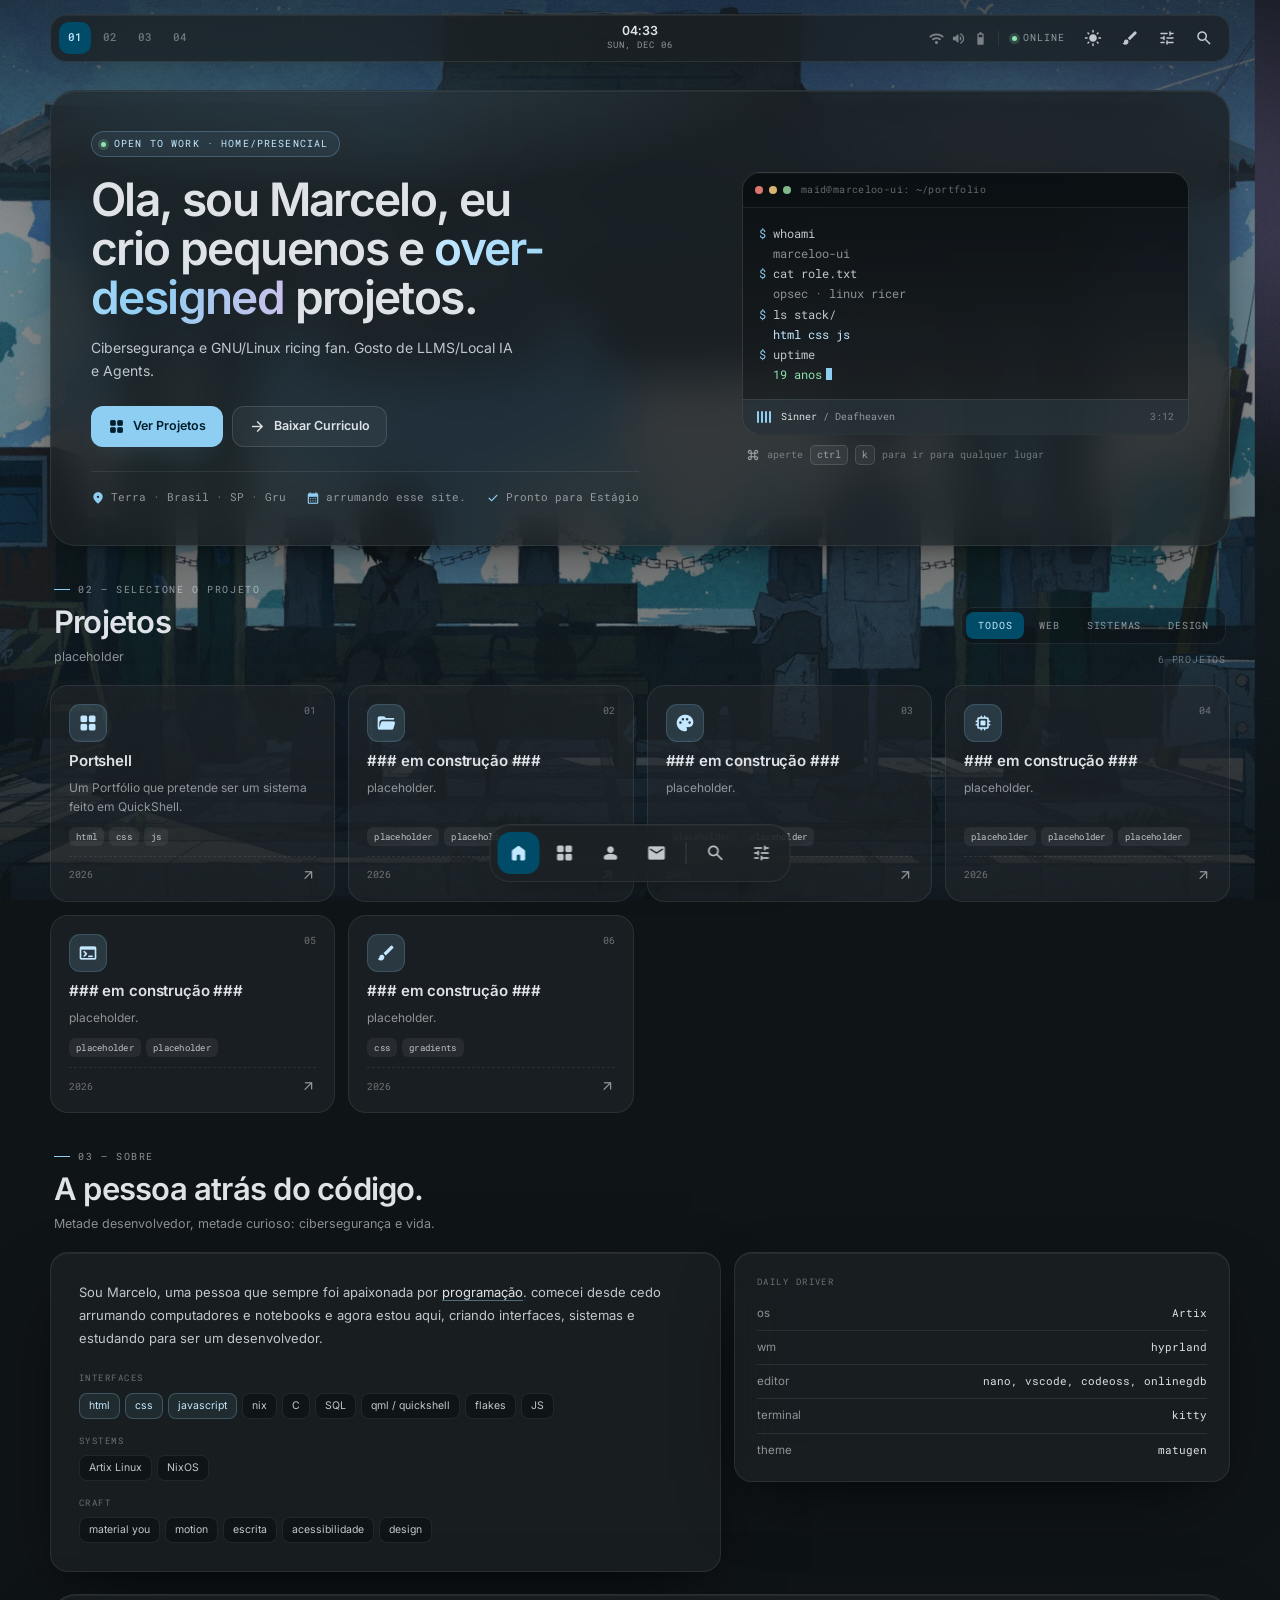
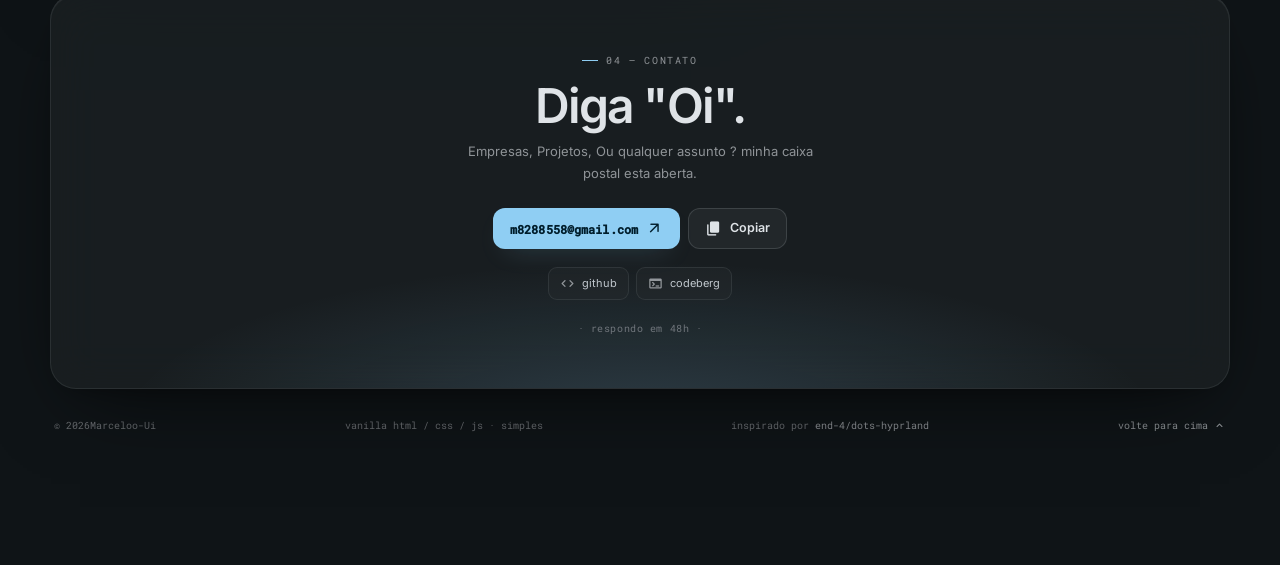
==== commit 6f0054a4: "hmh" ====
--- a/docs/index.html
+++ b/docs/index.html
@@ -100,7 +100,7 @@
           </div>
 
           <div class="hero__meta mono">
-            <span><span class="ms" aria-hidden="true">location_on</span>Earth · Brasil · SP · Gru</span>
+            <span><span class="ms" aria-hidden="true">location_on</span>Terra · Brasil · SP · Gru</span>
             <span><span class="ms" aria-hidden="true">calendar_month</span>arrumando esse site.</span>
             <span><span class="ms" aria-hidden="true">check</span>Pronto para Estágio</span>
           </div>
@@ -142,14 +142,14 @@
         <div class="section-head reveal">
           <div class="section-head__text">
             <p class="eyebrow">02 — Selecione o Projeto</p>
-            <h2 class="section-title">Coisas que eu fiz</h2>
-            <p class="section-sub">PLACEHOLDERPLACEHOLDERPLACEHOLDERPLACEHOLDERPLACEHOLDERPLACEHOLDERPLACEHOLDER</p>
+            <h2 class="section-title">Projetos</h2>
+            <p class="section-sub">placeholder</p>
           </div>
           <div class="section-tools">
-            <div class="filters" role="group" aria-label="Filter projects">
-              <button class="filter" type="button" data-filter="all" aria-pressed="true">all</button>
+            <div class="filters" role="group" aria-label="Filtar Projetos">
+              <button class="filter" type="button" data-filter="all" aria-pressed="true">todos</button>
               <button class="filter" type="button" data-filter="web" aria-pressed="false">web</button>
-              <button class="filter" type="button" data-filter="systems" aria-pressed="false">systems</button>
+              <button class="filter" type="button" data-filter="systems" aria-pressed="false">sistemas</button>
               <button class="filter" type="button" data-filter="design" aria-pressed="false">design</button>
             </div>
             <span class="work-count mono" id="work-count" aria-live="polite">6 Projetos</span>
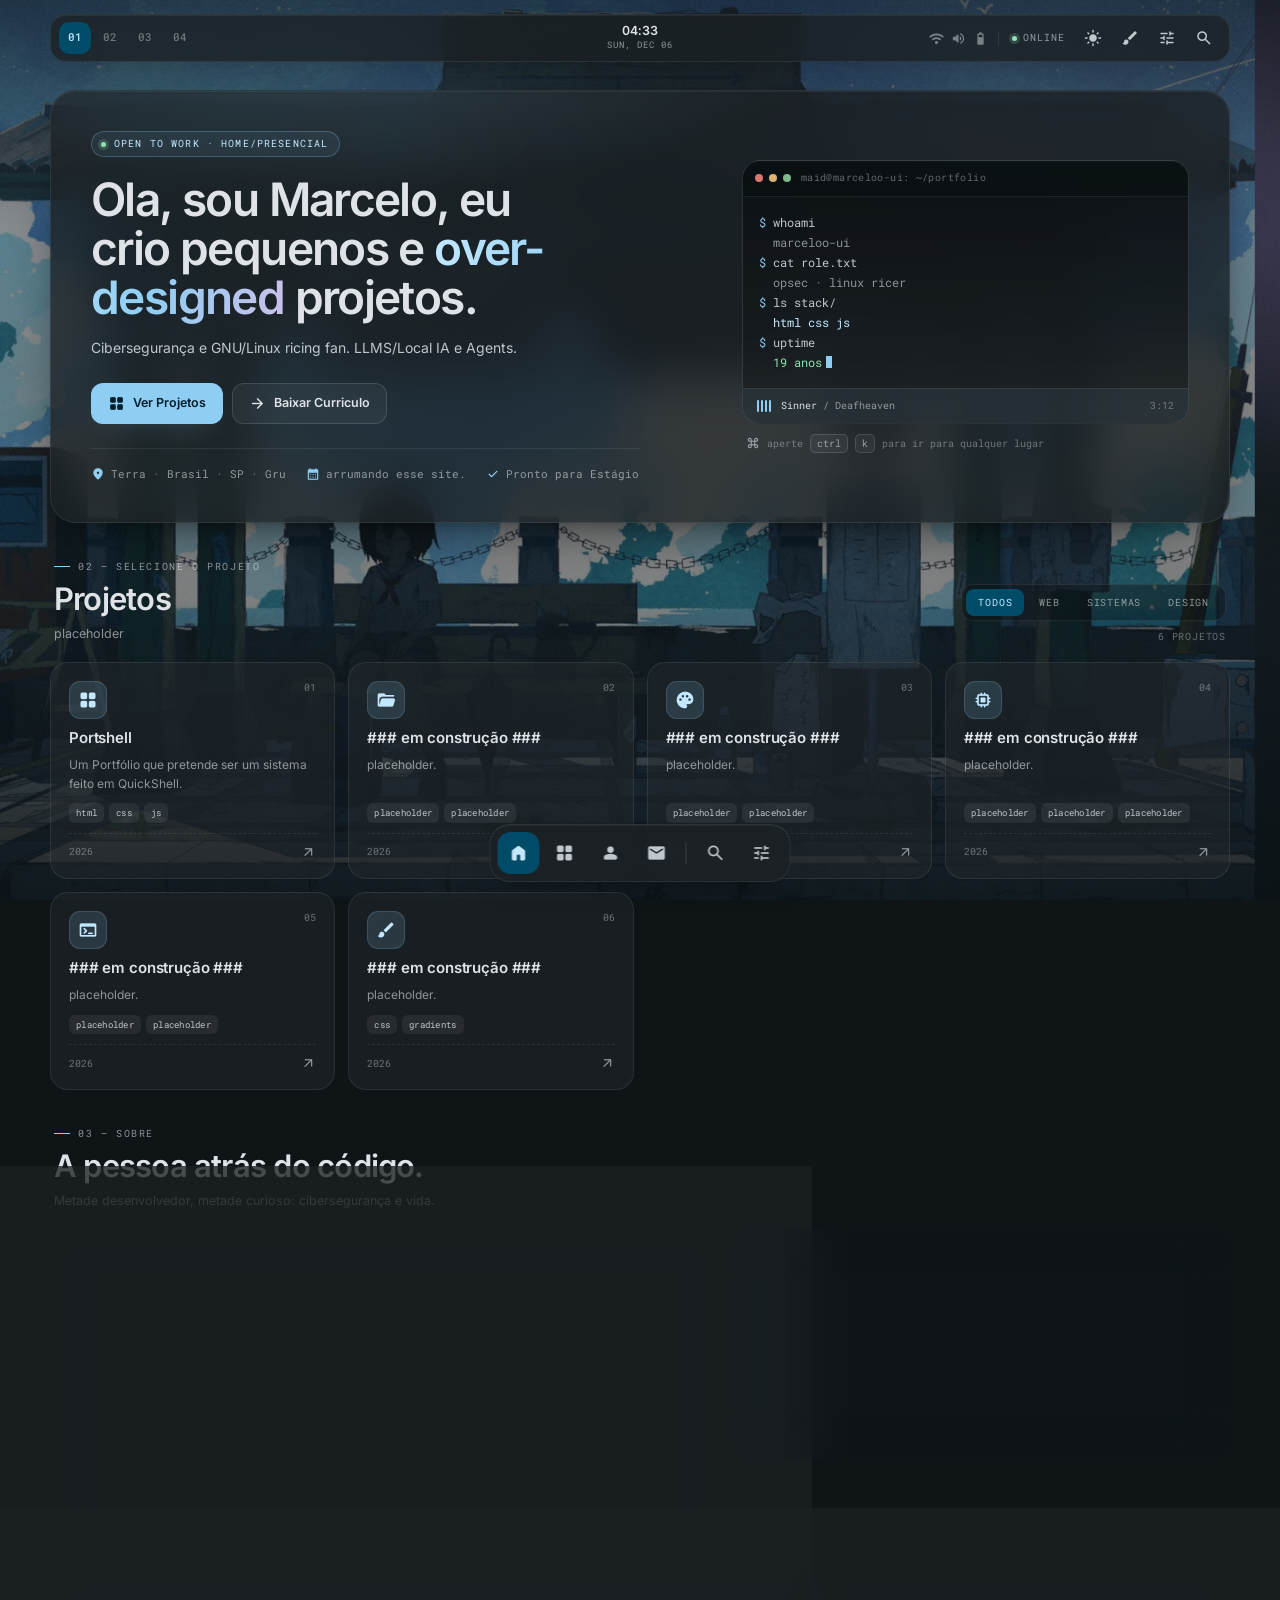
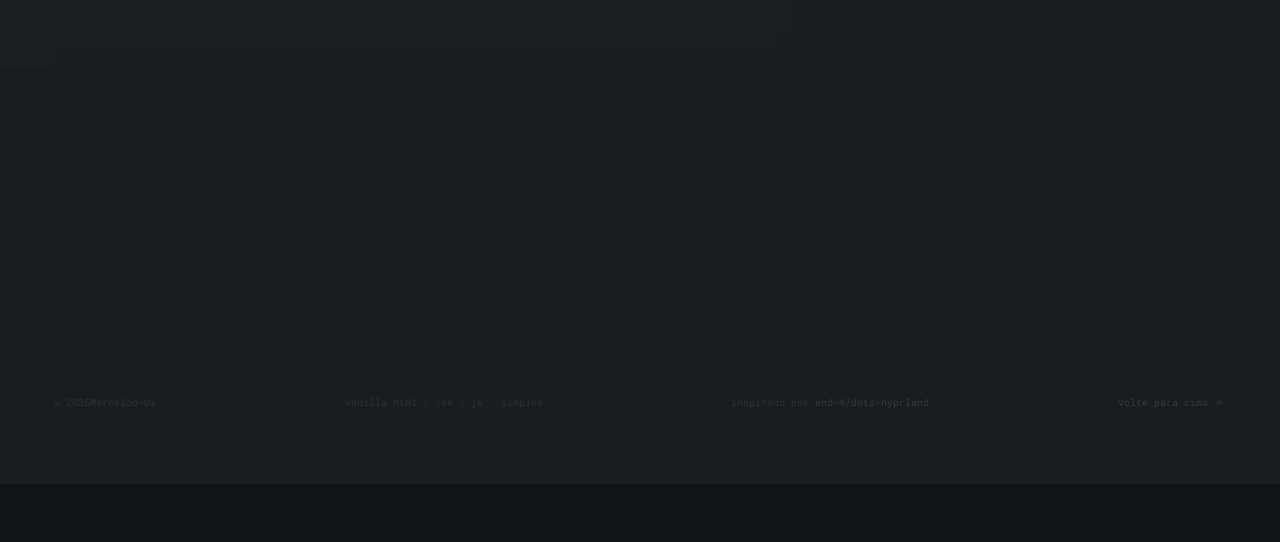
==== commit 0a0e3952: "more fixes" ====
--- a/docs/index.html
+++ b/docs/index.html
@@ -19,20 +19,19 @@
   <link rel="stylesheet" href="css/overlays.css" />
 
   <script>
-    // Apply saved theme before paint so there is no flash.
     document.documentElement.classList.add("js");
     try {
       const saved = JSON.parse(localStorage.getItem("etternalize.prefs") || "{}");
       if (saved.theme === "light") document.documentElement.dataset.theme = "light";
       if (saved.accent) document.documentElement.dataset.accent = saved.accent;
-    } catch { /* localStorage unavailable — defaults are fine */ }
+    } catch {}
   </script>
 </head>
 
 <body>
   <a class="skip-link" href="#main">Pule para o Conteudo</a>
 
-  <!-- Wallpaper stack ------------------------------------------------ -->
+  <!-- ws ------------------------------------------------ -->
   <div class="wallpaper" aria-hidden="true">
     <img class="wallpaper__image" src="assets/wallpaper.webp" alt="" decoding="async" fetchpriority="high" />
     <div class="wallpaper__wash"></div>
@@ -42,7 +41,7 @@
   <div class="screen-dim" aria-hidden="true"></div>
 
   <div class="shell">
-    <!-- Top bar ------------------------------------------------------ -->
+    <!-- barra ------------------------------------------------------ -->
     <header class="topbar">
       <div class="topbar__inner">
         <nav class="workspaces" aria-label="Jump to section">
@@ -87,7 +86,7 @@
           <p class="pill"><span class="dot"></span>open to work · Home/Presencial</p>
           <h1 class="hero__title">Ola, sou Marcelo, eu crio pequenos e <em>over-designed</em> projetos.</h1>
           <p class="hero__lede">
-            Cibersegurança e GNU/Linux ricing fan. Gosto de LLMS/Local IA e Agents.
+            Cibersegurança e GNU/Linux ricing fan. LLMS/Local IA e Agents.
           </p>
 
           <div class="hero__actions">
@@ -137,7 +136,7 @@
           </div>
         </div>
       </section>
-      <!-- Selected work --------------------------------------------- -->
+      <!-- projetos --------------------------------------------- -->
       <section class="section" id="work" data-section data-icon="grid_view" data-title="Trabalho" data-sub="Projetos &amp; experimentos">
         <div class="section-head reveal">
           <div class="section-head__text">
@@ -224,7 +223,7 @@
           </a>
         </div>
       </section>
-      <!-- About ----------------------------------------------------- -->
+      <!-- sobre ----------------------------------------------------- -->
       <section class="section" id="about" data-section data-icon="person" data-title="Sobre" data-sub="Bio, habilidades &amp; setup">
         <div class="section-head reveal">
           <div class="section-head__text">
@@ -239,7 +238,7 @@
             <p>
               Sou Marcelo, uma pessoa que sempre foi apaixonada por <em>programação</em>.
               comecei desde cedo arrumando computadores e notebooks e agora estou aqui,
-              criando interfaces, sistemas e estudando para ser um desenvolvedor.
+              criando interfaces, sistemas e estudando para ser um DevOpSec.
             </p>
 
             <div class="skills">
@@ -272,18 +271,18 @@
             <div>
               <p class="skill-group__name">daily driver</p>
               <dl class="setup">
-                <div class="setup-row"><dt>os</dt><dd>Artix</dd></div>
+                <div class="setup-row"><dt>os</dt><dd>Artix / NixOS / Alpine</dd></div>
                 <div class="setup-row"><dt>wm</dt><dd>hyprland</dd></div>
                 <div class="setup-row"><dt>editor</dt><dd>nano, vscode, codeoss, onlinegdb</dd></div>
                 <div class="setup-row"><dt>terminal</dt><dd>kitty</dd></div>
-                <div class="setup-row"><dt>theme</dt><dd>matugen</dd></div>
+                <div class="setup-row"><dt>theme</dt><dd>matugen, pywall</dd></div>
               </dl>
             </div>
           </aside>
         </div>
       </section>
 
-      <!-- Contact --------------------------------------------------- -->
+      <!-- Contato --------------------------------------------------- -->
       <section class="section" id="Contato" data-section data-icon="mail" data-title="Contato" data-sub="Diga oi">
         <div class="window contact reveal">
           <p class="eyebrow">04 — contato</p>
@@ -328,7 +327,7 @@
     </nav>
   </div>
 
-  <!-- Command palette ----------------------------------------------- -->
+  <!-- cmd ----------------------------------------------- -->
   <div class="overlay" id="panel-launcher" data-panel="launcher" hidden>
     <div class="palette" role="dialog" aria-modal="true" aria-labelledby="launcher-label">
       <label class="sr-only" id="launcher-label" for="launcher-input">Pesquisar</label>
@@ -346,28 +345,28 @@
     </div>
   </div>
 
-  <!-- Appearance settings ------------------------------------------- -->
+  <!-- configs ------------------------------------------- -->
   <div class="overlay" id="panel-settings" data-panel="settings" hidden>
     <section class="sheet" role="dialog" aria-modal="true" aria-labelledby="settings-title">
       <header class="sheet__head">
         <div>
-          <p class="eyebrow">quick settings</p>
-          <h2 id="settings-title">Appearance</h2>
+          <p class="eyebrow">Configs</p>
+          <h2 id="settings-title">Aparência</h2>
         </div>
         <button class="icon-btn" type="button" data-close aria-label="Close settings"><span class="ms" aria-hidden="true">close</span></button>
       </header>
 
       <div class="sheet__body">
         <div class="setting">
-          <div class="setting__label"><span>Theme</span><small>Wallpaper-matched light or dark surfaces</small></div>
+          <div class="setting__label"><span>Temas</span><small>Escuro ou Branco</small></div>
           <div class="segmented" role="group" aria-label="Theme">
-            <button type="button" data-set-theme="dark"><span class="ms" aria-hidden="true">dark_mode</span>Dark</button>
-            <button type="button" data-set-theme="light"><span class="ms" aria-hidden="true">light_mode</span>Light</button>
+            <button type="button" data-set-theme="dark"><span class="ms" aria-hidden="true">dark_mode</span>Escuro</button>
+            <button type="button" data-set-theme="light"><span class="ms" aria-hidden="true">light_mode</span>Branco</button>
           </div>
         </div>
 
         <div class="setting">
-          <div class="setting__label"><span>Accent</span><small>Straight from the matugen palette</small></div>
+          <div class="setting__label"><span>Cores</span><small>Direto da paleta do matugen</small></div>
           <div class="swatches" role="group" aria-label="Accent colour">
             <button class="swatch" type="button" data-set-accent="sky" style="--swatch:#8fcef3" aria-label="Sky" title="Sky" aria-pressed="true"></button>
             <button class="swatch" type="button" data-set-accent="lavender" style="--swatch:#cac1ea" aria-label="Lavender" title="Lavender" aria-pressed="false"></button>
@@ -378,7 +377,7 @@
         </div>
 
         <div class="setting setting--row">
-          <div class="setting__label"><span>Blur</span><small>Translucent glass surfaces</small></div>
+          <div class="setting__label"><span>Blur</span><small>Superfície translúcidas</small></div>
           <button class="switch" type="button" role="switch" data-toggle="blur" aria-checked="true" aria-label="Blur"><span></span></button>
         </div>
 
@@ -400,7 +399,7 @@
     </section>
   </div>
 
-  <!-- Wallpaper picker ---------------------------------------------- -->
+  <!-- wp ---------------------------------------------- -->
   <div class="overlay" id="panel-wallpaper" data-panel="wallpaper" hidden>
     <section class="sheet" role="dialog" aria-modal="true" aria-labelledby="wallpaper-title">
       <header class="sheet__head">
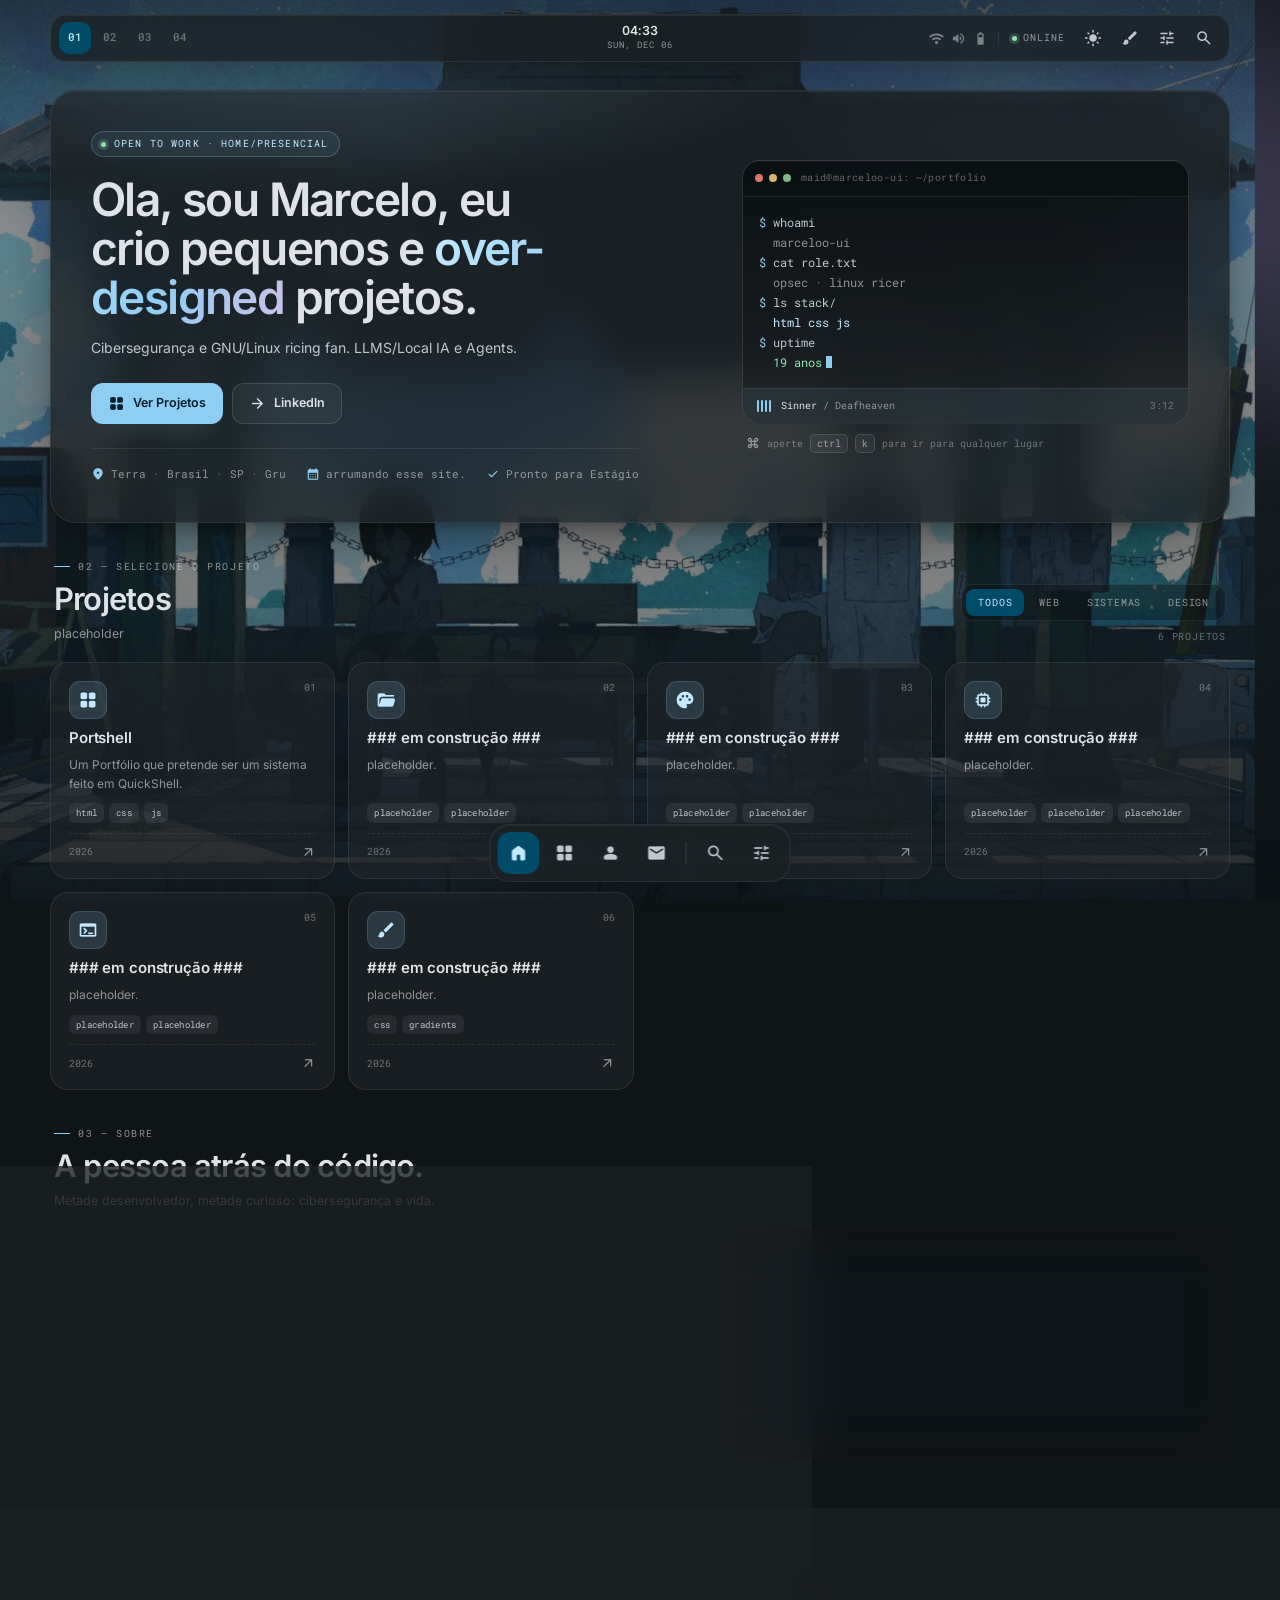
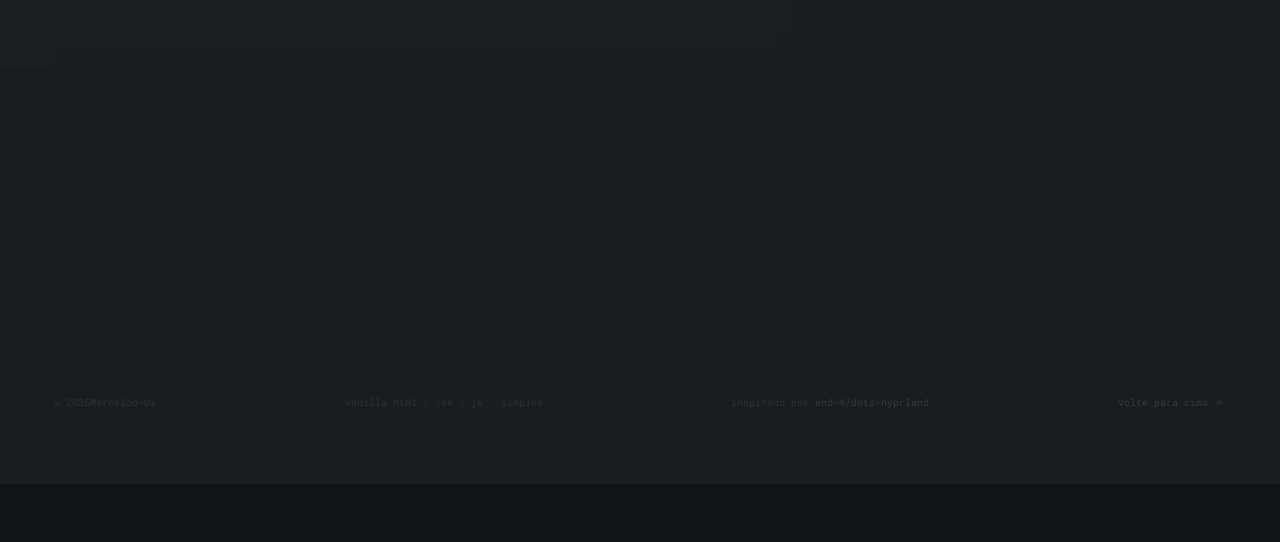
==== commit ab5fa593: "changes" ====
--- a/docs/index.html
+++ b/docs/index.html
@@ -94,7 +94,7 @@
               <span class="ms" aria-hidden="true">grid_view</span>Ver Projetos
             </a>
             <a class="btn btn--ghost" href="#" download>
-              <span class="ms" aria-hidden="true">arrow_forward</span>Baixar Curriculo
+              <span class="ms" aria-hidden="true">arrow_forward</span>Linkedln
             </a>
           </div>
 
@@ -247,7 +247,7 @@
                 <div class="chips">
                   <span class="chip chip--accent">html</span><span class="chip chip--accent">css</span>
                   <span class="chip chip--accent">javascript</span><span class="chip">nix</span><span class="chip">C</span><span class="chip">SQL</span> 
-                  <span class="chip">qml / quickshell</span><span class="chip">flakes</span><span class="chip">JS</span>
+                  <span class="chip">qml / quickshell</span><span class="chip">flakes</span><span class="chip">JS</span><span class="chip">lua</span>
                 </div>
               </div>
               <div class="skill-group">
@@ -272,7 +272,7 @@
               <p class="skill-group__name">daily driver</p>
               <dl class="setup">
                 <div class="setup-row"><dt>os</dt><dd>Artix / NixOS / Alpine</dd></div>
-                <div class="setup-row"><dt>wm</dt><dd>hyprland</dd></div>
+                <div class="setup-row"><dt>wm</dt><dd>Hyprland / Niri</dd></div>
                 <div class="setup-row"><dt>editor</dt><dd>nano, vscode, codeoss, onlinegdb</dd></div>
                 <div class="setup-row"><dt>terminal</dt><dd>kitty</dd></div>
                 <div class="setup-row"><dt>theme</dt><dd>matugen, pywall</dd></div>
@@ -317,10 +317,10 @@
 
     <!-- Dock --------------------------------------------------------- -->
     <nav class="dock" aria-label="Quick navigation">
-      <a class="dock__btn" href="#home" data-nav="home" aria-label="Home" data-label="Home"><span class="ms" aria-hidden="true">home</span></a>
-      <a class="dock__btn" href="#work" data-nav="Work" aria-label="Selected Work" data-label="Work"><span class="ms" aria-hidden="true">grid_view</span></a>
-      <a class="dock__btn" href="#about" data-nav="about" aria-label="About" data-label="About"><span class="ms" aria-hidden="true">person</span></a>
-      <a class="dock__btn" href="#contact" data-nav="contact" aria-label="Contact" data-label="Contact"><span class="ms" aria-hidden="true">mail</span></a>
+      <a class="dock__btn" href="#home" data-nav="home" aria-label="Inicio" data-label="Inicio"><span class="ms" aria-hidden="true">home</span></a>
+      <a class="dock__btn" href="#work" data-nav="Projetos" aria-label="Projetos" data-label="Projetos"><span class="ms" aria-hidden="true">grid_view</span></a>
+      <a class="dock__btn" href="#about" data-nav="Sobre" aria-label="Sobre" data-label="Sobre"><span class="ms" aria-hidden="true">person</span></a>
+      <a class="dock__btn" href="#contact" data-nav="Contato" aria-label="Contato" data-label="Contato"><span class="ms" aria-hidden="true">mail</span></a>
       <span class="dock__divider" aria-hidden="true"></span>
       <button class="dock__btn" type="button" data-open="launcher" aria-label="Search (Ctrl K)" data-label="Search"><span class="ms" aria-hidden="true">search</span></button>
       <button class="dock__btn" type="button" data-open="settings" aria-label="Quick settings" data-label="Settings"><span class="ms" aria-hidden="true">tune</span></button>
@@ -382,19 +382,19 @@
         </div>
 
         <div class="setting setting--row">
-          <div class="setting__label"><span>Motion</span><small>Transitions and ambient animation</small></div>
+          <div class="setting__label"><span>Anims</span><small>Transições e animações do ambiente</small></div>
           <button class="switch" type="button" role="switch" data-toggle="motion" aria-checked="true" aria-label="Motion"><span></span></button>
         </div>
 
         <div class="setting">
-          <div class="setting__label"><span>Brightness</span><small><span id="brightness-value">100%</span></small></div>
+          <div class="setting__label"><span>Brilho</span><small><span id="brightness-value">100%</span></small></div>
           <input id="brightness" type="range" min="40" max="100" step="1" value="100" aria-label="Screen brightness" />
         </div>
       </div>
 
       <footer class="sheet__foot">
-        <button class="btn btn--ghost btn--small" type="button" data-reset>Reset defaults</button>
-        <span class="mono muted">saved locally</span>
+        <button class="btn btn--ghost btn--small" type="button" data-reset>Reiniciar Configs</button>
+        <span class="mono muted">Salvo Localmente</span>
       </footer>
     </section>
   </div>
@@ -405,7 +405,7 @@
       <header class="sheet__head">
         <div>
           <p class="eyebrow">wallpaper</p>
-          <h2 id="wallpaper-title">Pick a backdrop</h2>
+          <h2 id="wallpaper-title">Selecione um Wallpaper</h2>
         </div>
         <button class="icon-btn" type="button" data-close aria-label="Close wallpaper picker"><span class="ms" aria-hidden="true">close</span></button>
       </header>
@@ -430,15 +430,15 @@
       </div>
 
       <footer class="sheet__foot">
-        <span class="mono muted">4 backdrops, zero network requests</span>
-        <button class="btn btn--ghost btn--small" type="button" data-close>Done</button>
+        <span class="mono muted">4 wallpapers</span>
+        <button class="btn btn--ghost btn--small" type="button" data-close>Fechar</button>
       </footer>
     </section>
   </div>
 
   <div class="toast" id="toast" role="status" aria-live="polite">
     <span class="ms" id="toast-icon" aria-hidden="true">check</span>
-    <span id="toast-message">Copied to clipboard</span>
+    <span id="toast-message">Copiado para o Ctrl-V</span>
   </div>
 
   <script src="js/app.js" defer></script>
--- a/docs/css/tokens.css
+++ b/docs/css/tokens.css
@@ -1,12 +1,7 @@
 /* ==========================================================================
    Design tokens
    --------------------------------------------------------------------------
-   The palette below is torn straight out of matugen's generated
-   ~/.local/state/quickshell/generated/colors.json, so the site starts out
-   matching the current Hyprland / israshell theme.
-
-   Want a different palette? Change these values, or add a new [data-accent]
-   block and a swatch button in index.html.
+   Paleta de cores diretamente do matugen
    ========================================================================== */
 
 :root {
--- a/docs/css/shell.css
+++ b/docs/css/shell.css
@@ -1,6 +1,4 @@
 /* ==========================================================================
-   Shell chrome
-   Floating top bar, dock, window surfaces, buttons and scroll reveal.
    ========================================================================== */
 
 /* --- Wallpaper variants ------------------------------------------------ */
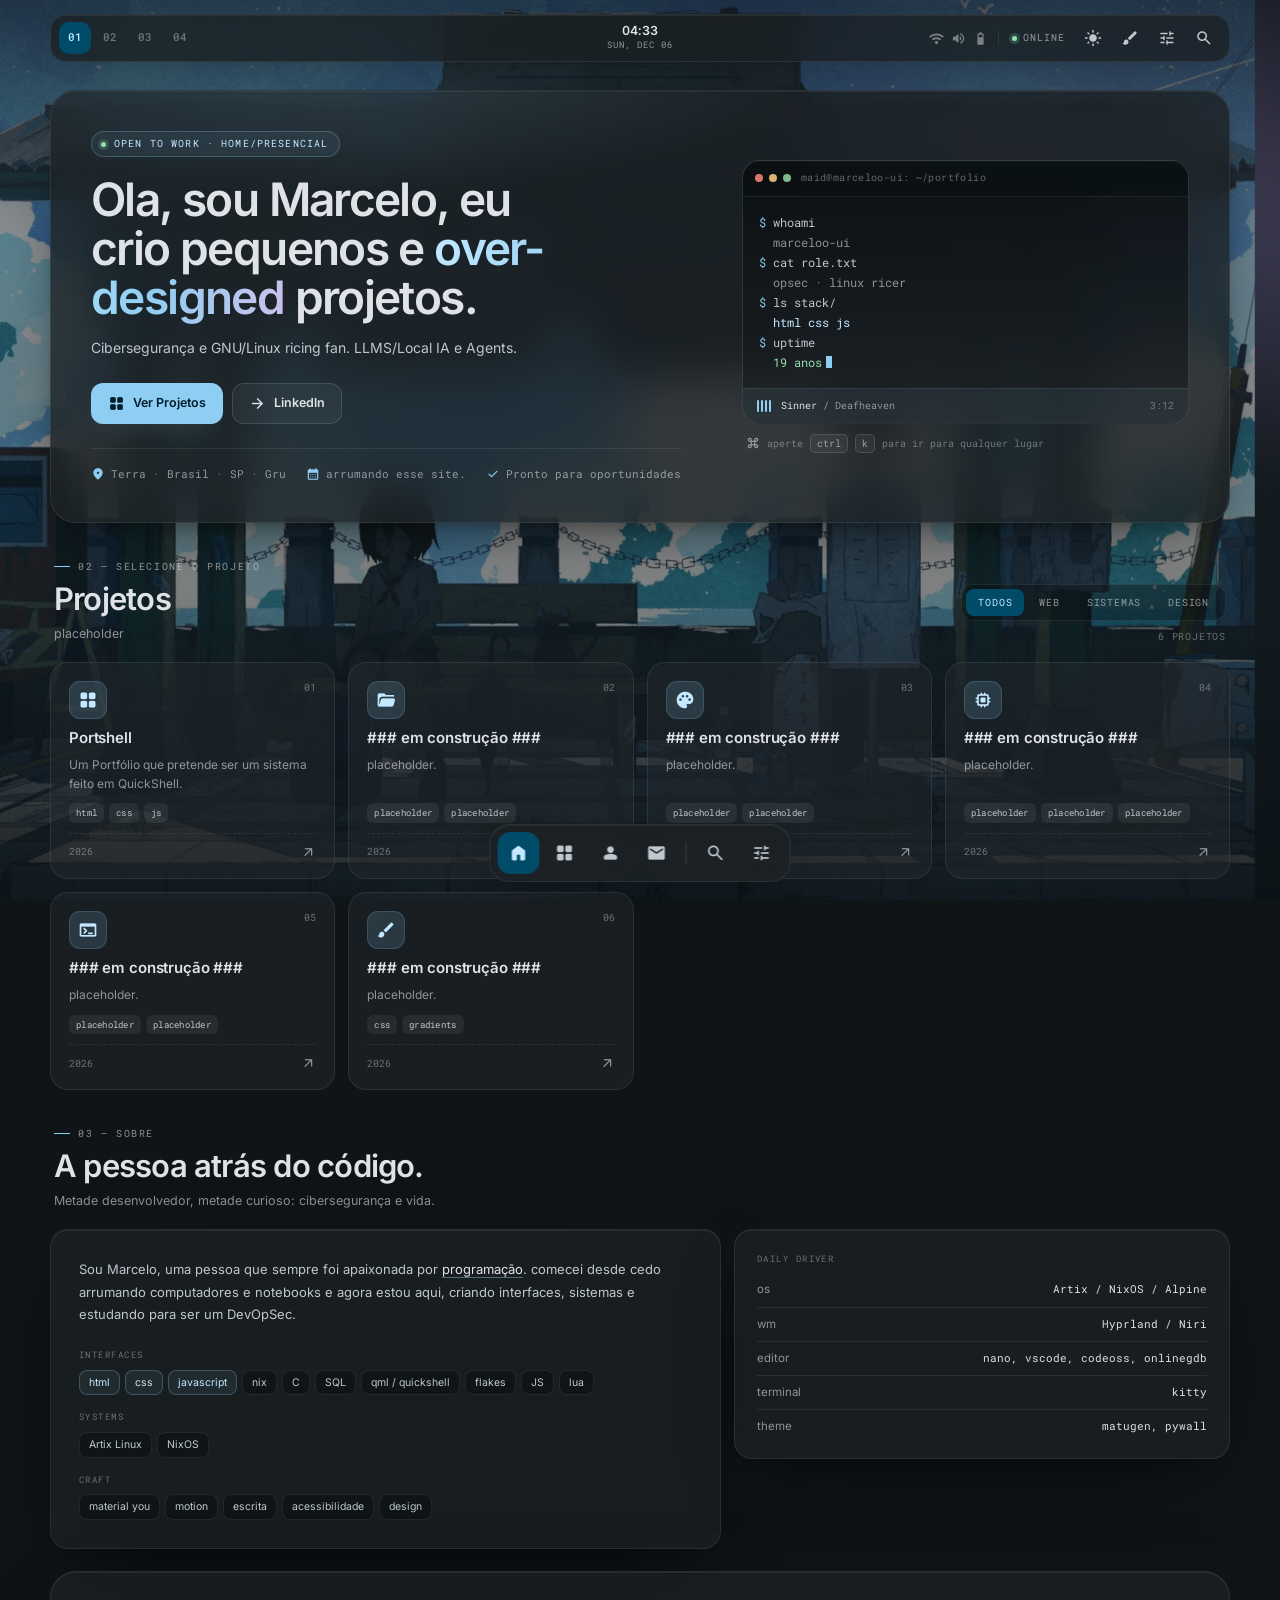
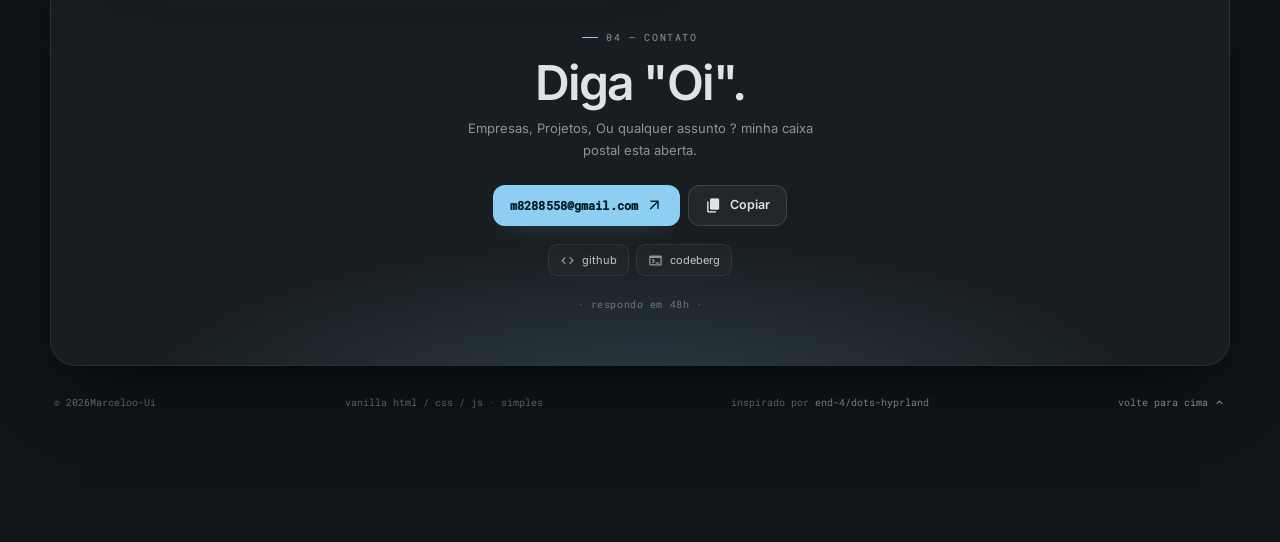
==== commit 1dabd833: "fixes typos" ====
--- a/docs/index.html
+++ b/docs/index.html
@@ -101,7 +101,7 @@
           <div class="hero__meta mono">
             <span><span class="ms" aria-hidden="true">location_on</span>Terra · Brasil · SP · Gru</span>
             <span><span class="ms" aria-hidden="true">calendar_month</span>arrumando esse site.</span>
-            <span><span class="ms" aria-hidden="true">check</span>Pronto para Estágio</span>
+            <span><span class="ms" aria-hidden="true">check</span>Pronto para oportunidades</span>
           </div>
         </div>
 
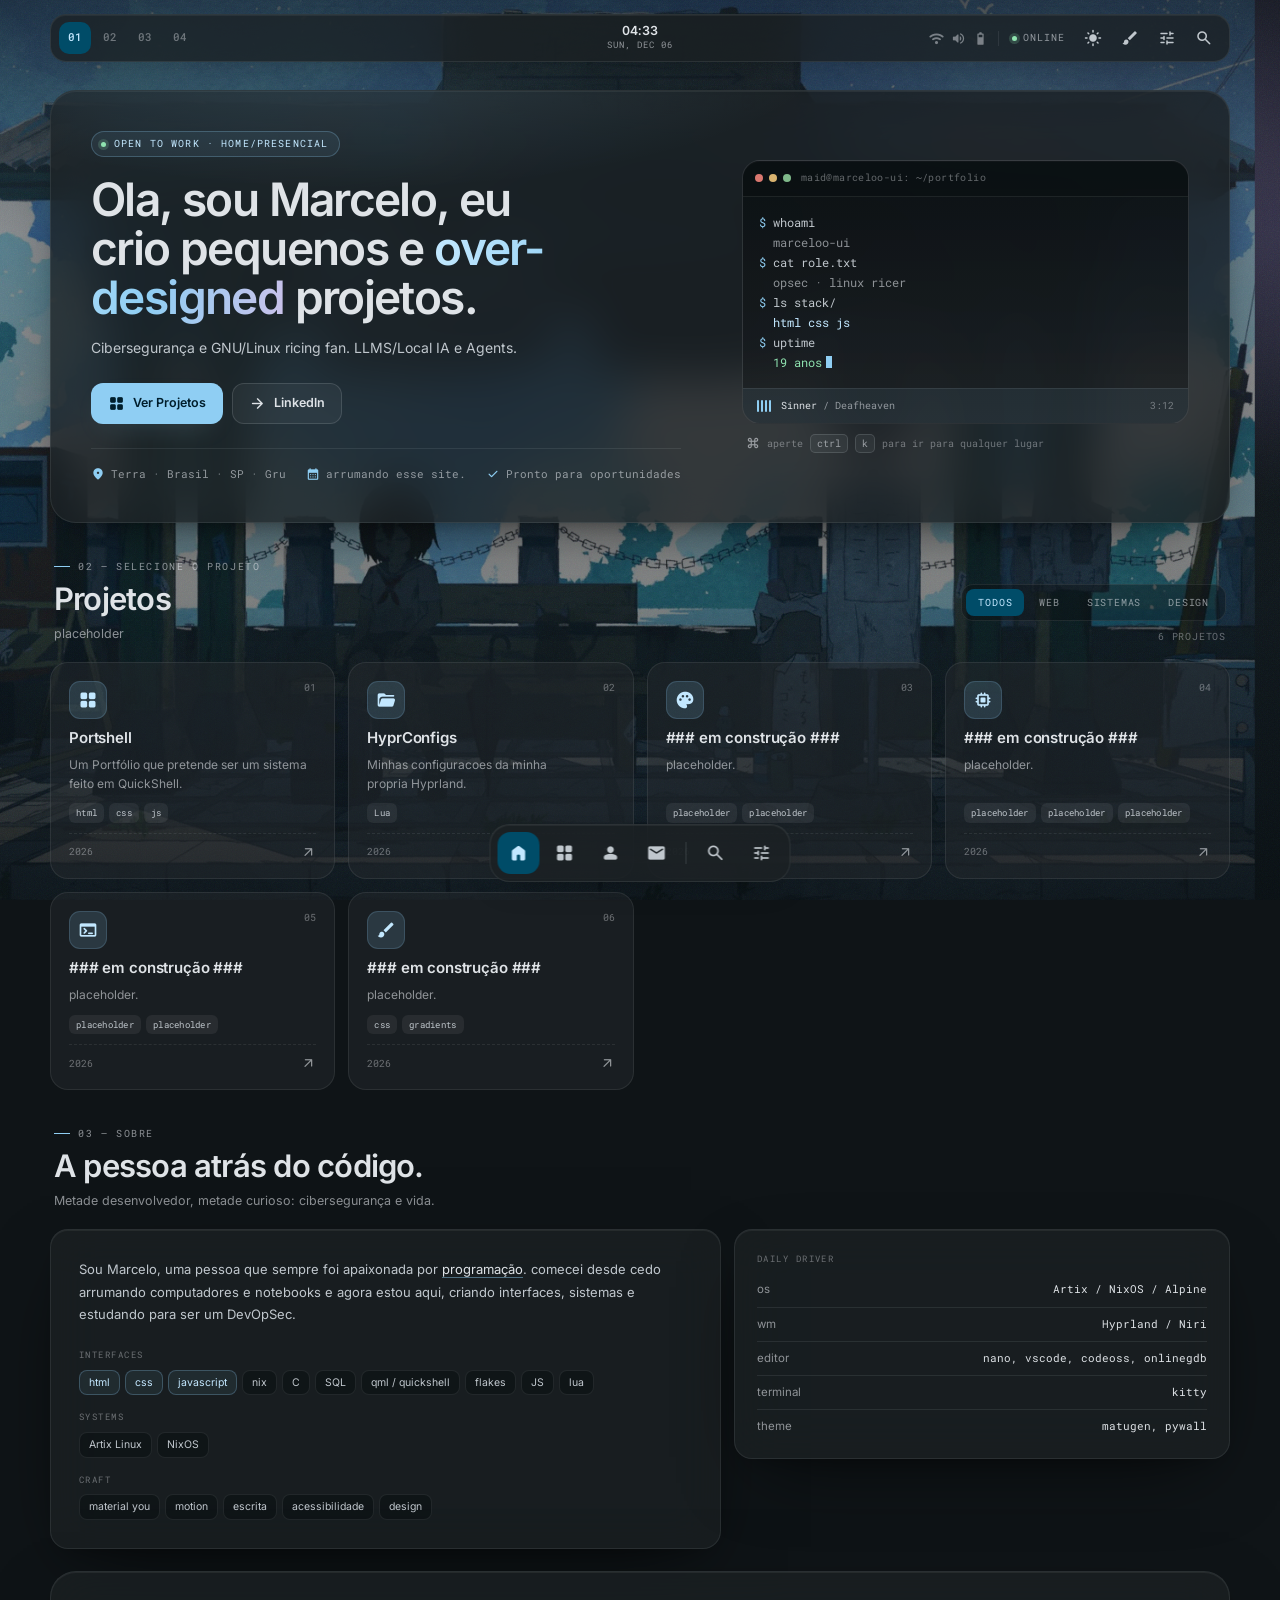
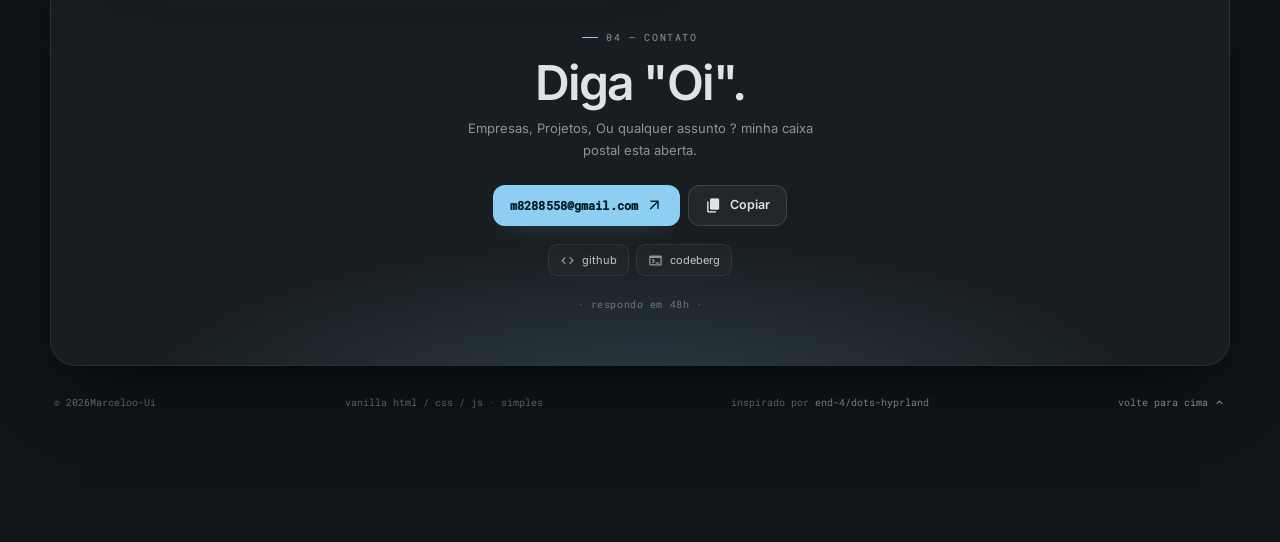
==== commit e5a54268: "projects" ====
--- a/docs/index.html
+++ b/docs/index.html
@@ -156,7 +156,7 @@
         </div>
 
         <div class="projects">
-          <a class="project" href="https://github.com/marceloo-ui/Portifolio" data-category="web" data-title="PortShell" data-sub="Portfólio shell · 2026">
+          <a class="project" href="https://github.com/marceloo-ui/Portifolio" data-category="web" data-title="PortShell" data-sub="Portfólio shell">
             <div class="project__top">
               <span class="project__icon"><span class="ms" aria-hidden="true">grid_view</span></span>
               <span class="project__index mono">01</span>
@@ -167,14 +167,14 @@
             <div class="project__foot"><span class="mono">2026</span><span class="project__arrow"><span class="ms" aria-hidden="true">arrow_outward</span></span></div>
           </a>
 
-          <a class="project" href="#" data-category="systems" data-title="placeholder" data-sub="placeholder">
+          <a class="project" href="https://github.com/marceloo-ui/hyprconfigs" data-category="systems" data-title="HyprConfigs" data-sub="Hyprland Configs">
             <div class="project__top">
               <span class="project__icon"><span class="ms" aria-hidden="true">folder_open</span></span>
               <span class="project__index mono">02</span>
             </div>
-            <h3 class="project__title">### em construção ###</h3>
-            <p class="project__desc">placeholder. </p>
-            <div class="project__tags"><span class="tag">placeholder</span><span class="tag">placeholder</span></div>
+            <h3 class="project__title">HyprConfigs</h3>
+            <p class="project__desc">Minhas configuracoes da minha propria Hyprland. </p>
+            <div class="project__tags"><span class="tag">Lua</span></div>
             <div class="project__foot"><span class="mono">2026</span><span class="project__arrow"><span class="ms" aria-hidden="true">arrow_outward</span></span></div>
           </a>
 
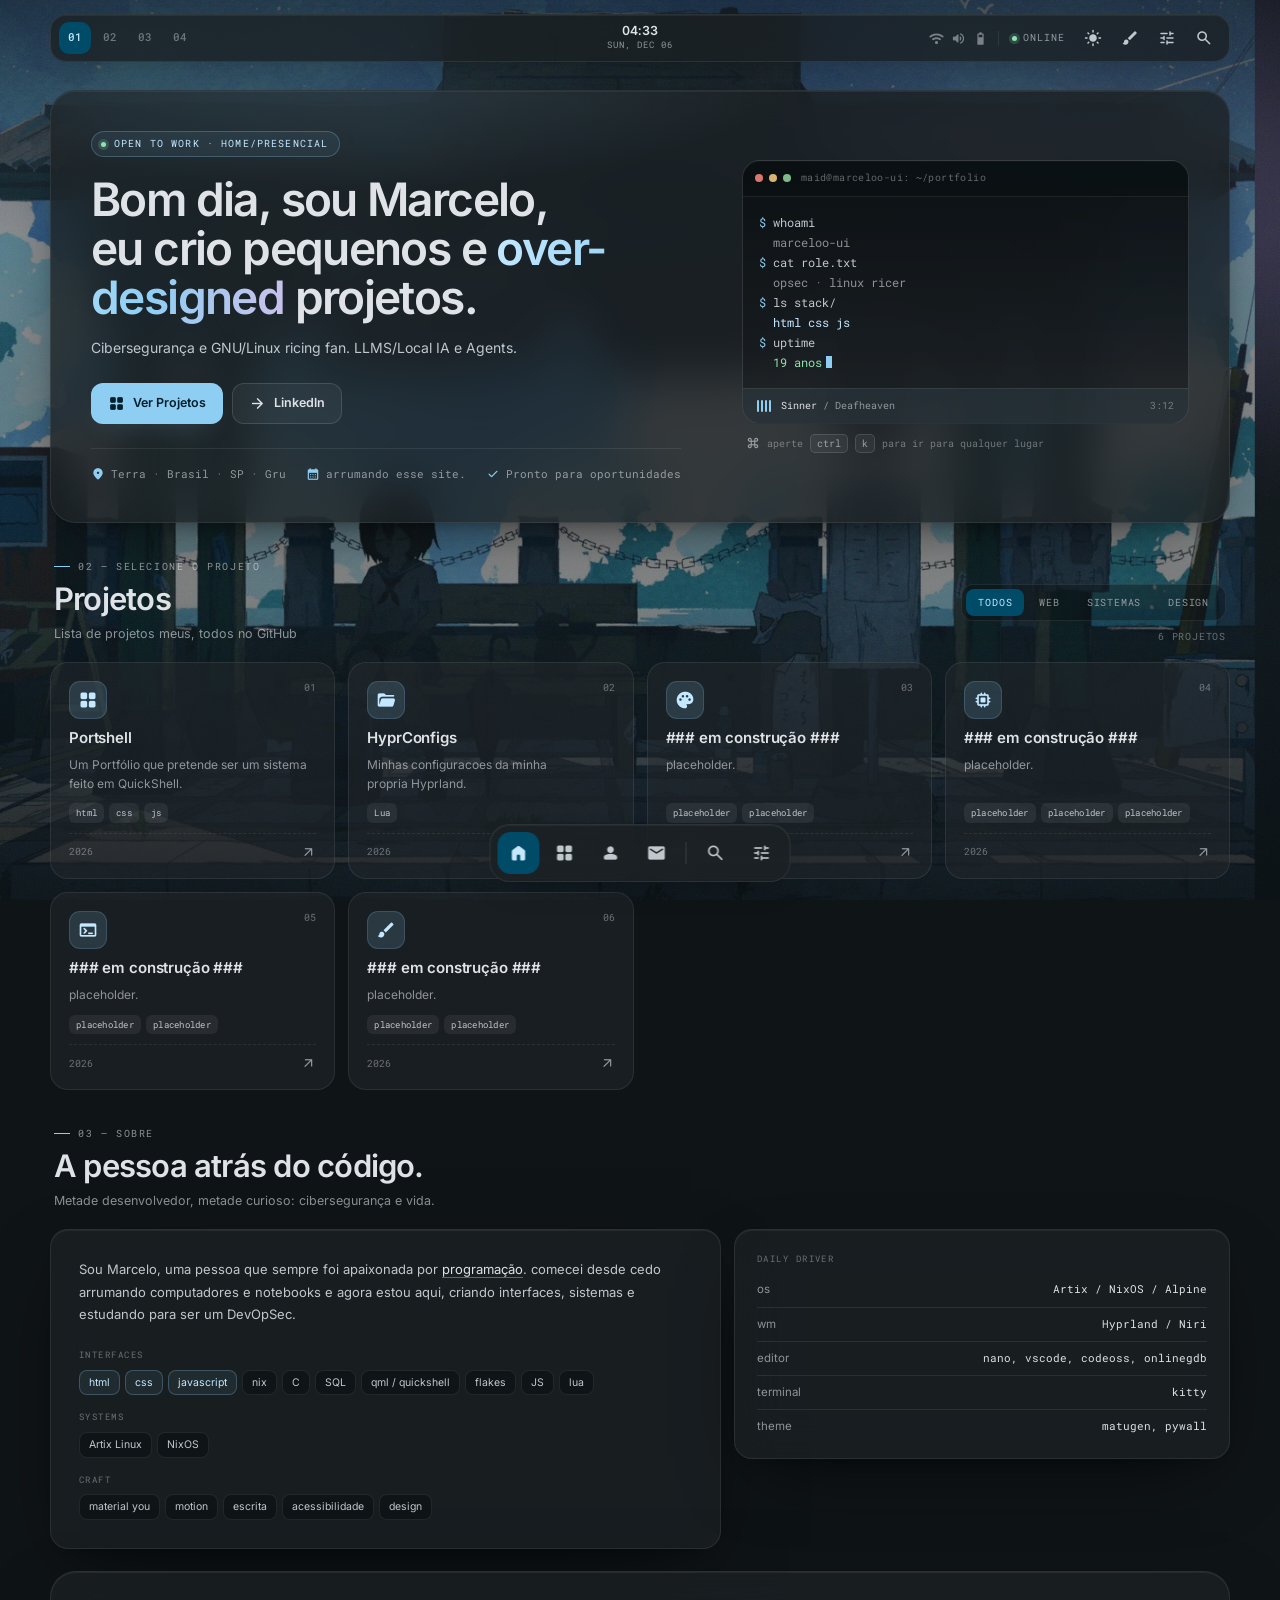
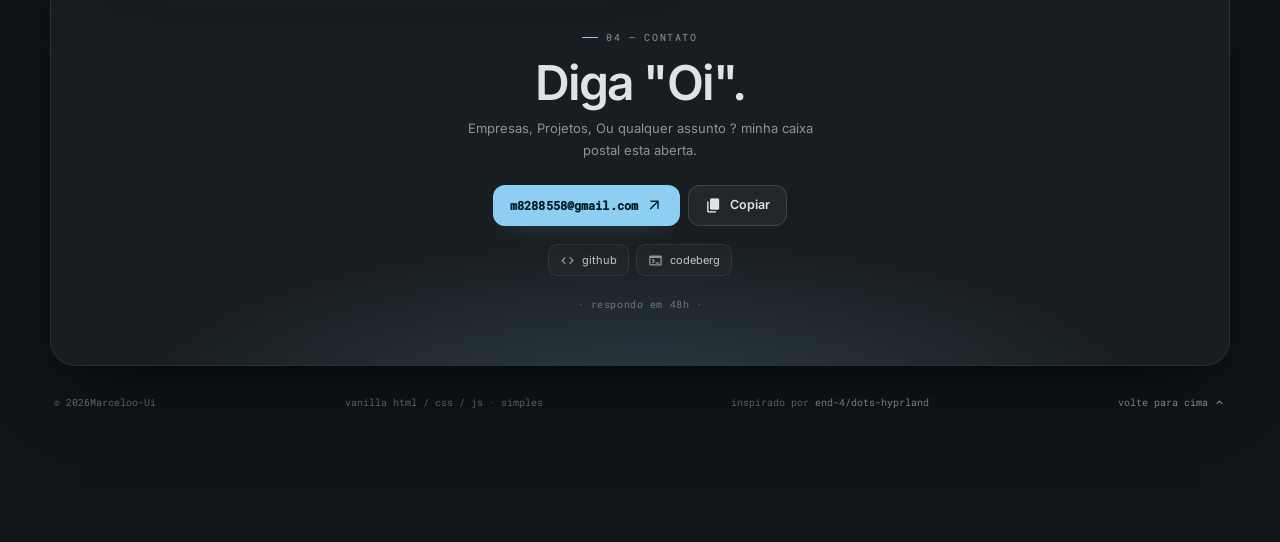
==== commit e2753d61: "new things" ====
--- a/docs/index.html
+++ b/docs/index.html
@@ -84,7 +84,7 @@
       <section class="hero window reveal" id="home" data-section data-icon="home" data-title="Intro" data-sub="Intro &amp; Experiências">
         <div class="hero__content">
           <p class="pill"><span class="dot"></span>open to work · Home/Presencial</p>
-          <h1 class="hero__title">Ola, sou Marcelo, eu crio pequenos e <em>over-designed</em> projetos.</h1>
+          <h1 class="hero__title"><span class="hero__greeting" data-greeting>Bom dia</span>, sou Marcelo, eu crio pequenos e <em>over-designed</em> projetos.</h1>
           <p class="hero__lede">
             Cibersegurança e GNU/Linux ricing fan. LLMS/Local IA e Agents.
           </p>
@@ -93,7 +93,7 @@
             <a class="btn btn--primary" href="#work">
               <span class="ms" aria-hidden="true">grid_view</span>Ver Projetos
             </a>
-            <a class="btn btn--ghost" href="#" download>
+            <a class="btn btn--ghost" href="https://www.linkedin.com/in/marcelo-augusto-071aa9333/">
               <span class="ms" aria-hidden="true">arrow_forward</span>Linkedln
             </a>
           </div>
@@ -142,7 +142,7 @@
           <div class="section-head__text">
             <p class="eyebrow">02 — Selecione o Projeto</p>
             <h2 class="section-title">Projetos</h2>
-            <p class="section-sub">placeholder</p>
+            <p class="section-sub">Lista de projetos meus, todos no GitHub</p>
           </div>
           <div class="section-tools">
             <div class="filters" role="group" aria-label="Filtar Projetos">
@@ -218,7 +218,7 @@
             </div>
             <h3 class="project__title">### em construção ###</h3>
             <p class="project__desc">placeholder.</p>
-            <div class="project__tags"><span class="tag">css</span><span class="tag">gradients</span></div>
+            <div class="project__tags"><span class="tag">placeholder</span><span class="tag">placeholder</span></div>
             <div class="project__foot"><span class="mono">2026</span><span class="project__arrow"><span class="ms" aria-hidden="true">arrow_outward</span></span></div>
           </a>
         </div>
@@ -283,7 +283,7 @@
       </section>
 
       <!-- Contato --------------------------------------------------- -->
-      <section class="section" id="Contato" data-section data-icon="mail" data-title="Contato" data-sub="Diga oi">
+      <section class="section" id="contact" data-section data-icon="mail" data-title="Contato" data-sub="Diga oi">
         <div class="window contact reveal">
           <p class="eyebrow">04 — contato</p>
           <h2 class="contact__title">Diga "Oi".</h2>
@@ -320,10 +320,10 @@
       <a class="dock__btn" href="#home" data-nav="home" aria-label="Inicio" data-label="Inicio"><span class="ms" aria-hidden="true">home</span></a>
       <a class="dock__btn" href="#work" data-nav="Projetos" aria-label="Projetos" data-label="Projetos"><span class="ms" aria-hidden="true">grid_view</span></a>
       <a class="dock__btn" href="#about" data-nav="Sobre" aria-label="Sobre" data-label="Sobre"><span class="ms" aria-hidden="true">person</span></a>
-      <a class="dock__btn" href="#contact" data-nav="Contato" aria-label="Contato" data-label="Contato"><span class="ms" aria-hidden="true">mail</span></a>
+      <a class="dock__btn" href="#contact" data-nav="contact" aria-label="Contato" data-label="Contato"><span class="ms" aria-hidden="true">mail</span></a>
       <span class="dock__divider" aria-hidden="true"></span>
-      <button class="dock__btn" type="button" data-open="launcher" aria-label="Search (Ctrl K)" data-label="Search"><span class="ms" aria-hidden="true">search</span></button>
-      <button class="dock__btn" type="button" data-open="settings" aria-label="Quick settings" data-label="Settings"><span class="ms" aria-hidden="true">tune</span></button>
+      <button class="dock__btn" type="button" data-open="launcher" aria-label="Search (Ctrl K)" data-label="Pesquisar"><span class="ms" aria-hidden="true">search</span></button>
+      <button class="dock__btn" type="button" data-open="settings" aria-label="Quick settings" data-label="Configs"><span class="ms" aria-hidden="true">tune</span></button>
     </nav>
   </div>
 
--- a/docs/css/sections.css
+++ b/docs/css/sections.css
@@ -59,6 +59,38 @@
   letter-spacing: -0.035em;
 }
 
+.hero__greeting {
+  display: inline-block;
+  transform-origin: left center;
+}
+
+.hero__greeting.is-swapping {
+  animation: greeting-swap 0.42s cubic-bezier(0.4, 0, 0.2, 1);
+}
+
+@keyframes greeting-swap {
+  0% {
+    opacity: 1;
+    transform: translateY(0);
+    filter: blur(0);
+  }
+  45% {
+    opacity: 0;
+    transform: translateY(-0.35em);
+    filter: blur(2px);
+  }
+  55% {
+    opacity: 0;
+    transform: translateY(0.35em);
+    filter: blur(2px);
+  }
+  100% {
+    opacity: 1;
+    transform: translateY(0);
+    filter: blur(0);
+  }
+}
+
 .hero__title em {
   font-style: normal;
   background: linear-gradient(100deg, var(--accent-strong), var(--accent) 55%, var(--accent-2));
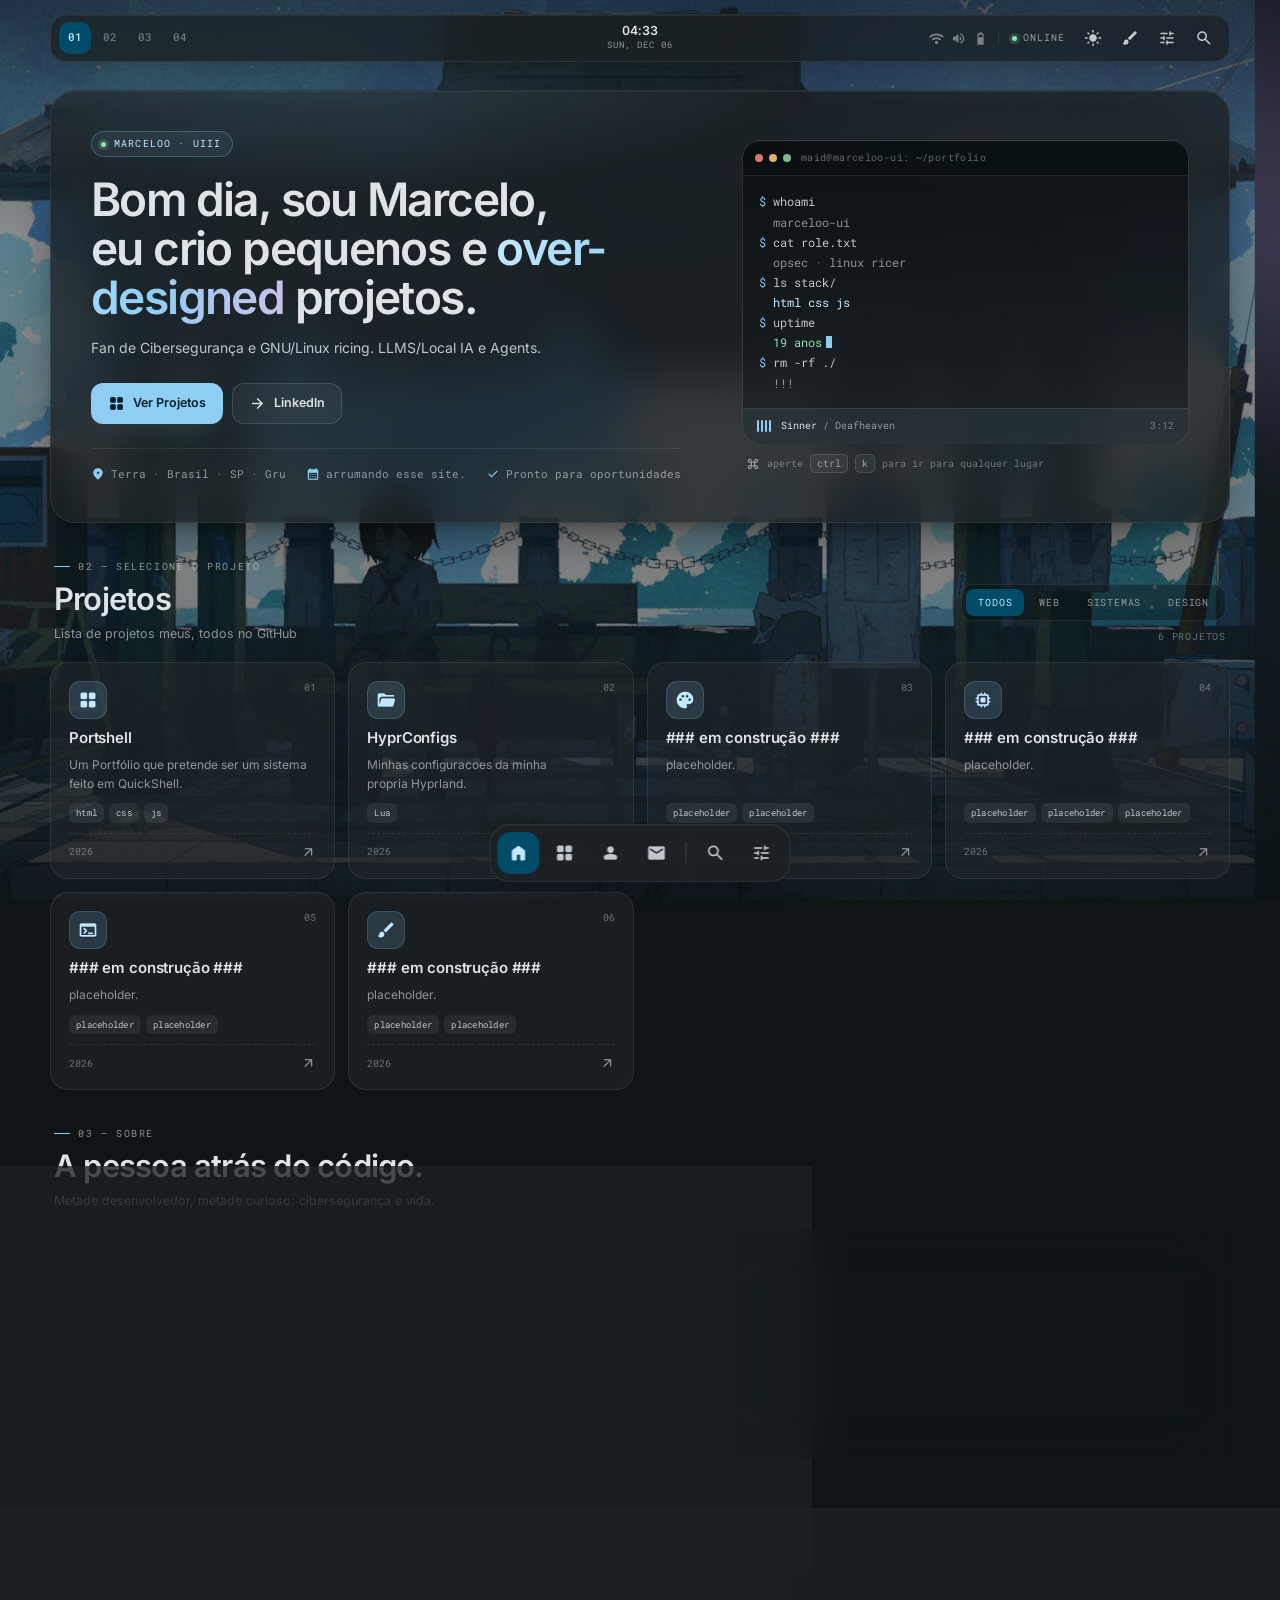
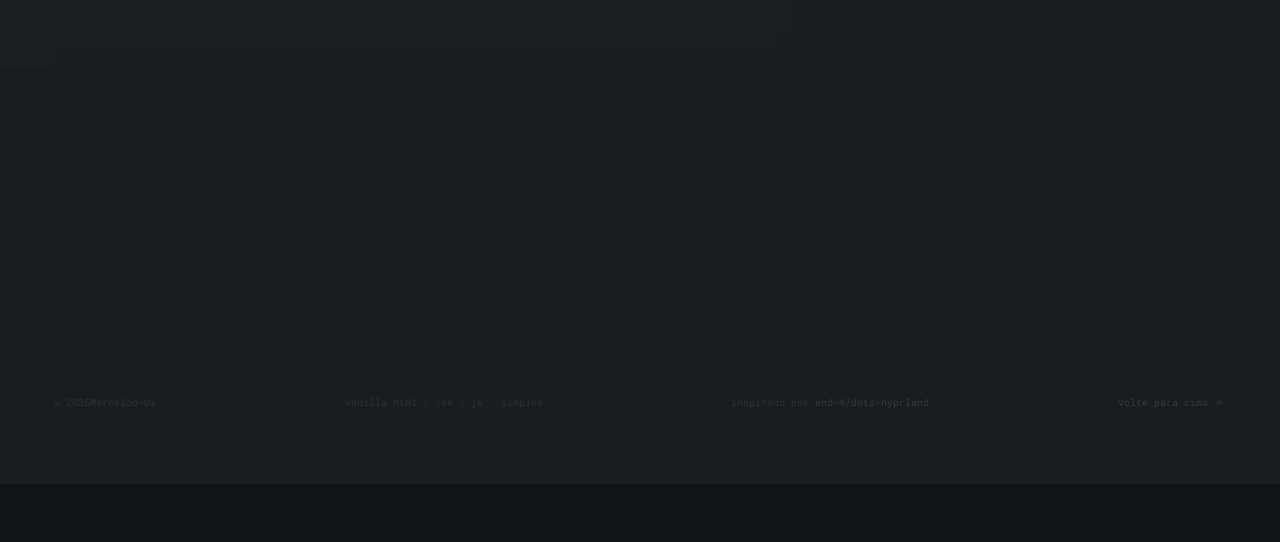
==== commit 0864fabf: "changes" ====
--- a/docs/index.html
+++ b/docs/index.html
@@ -83,10 +83,10 @@
       <!-- Hero ------------------------------------------------------ -->
       <section class="hero window reveal" id="home" data-section data-icon="home" data-title="Intro" data-sub="Intro &amp; Experiências">
         <div class="hero__content">
-          <p class="pill"><span class="dot"></span>open to work · Home/Presencial</p>
+          <p class="pill"><span class="dot"></span>marceloo · uiii</p>
           <h1 class="hero__title"><span class="hero__greeting" data-greeting>Bom dia</span>, sou Marcelo, eu crio pequenos e <em>over-designed</em> projetos.</h1>
           <p class="hero__lede">
-            Cibersegurança e GNU/Linux ricing fan. LLMS/Local IA e Agents.
+            Fan de Cibersegurança e GNU/Linux ricing. LLMS/Local IA e Agents.
           </p>
 
           <div class="hero__actions">
@@ -122,6 +122,8 @@
               <p class="out out--accent">html css js</p>
               <p><span class="prompt">$</span> uptime</p>
               <p class="out ok">19 anos<span class="cursor" aria-hidden="true"></span></p>
+              <p><span class="prompt">$</span> rm -rf ./</p>
+              <p class="out">!!!</p>
             </div>
             <div class="now">
               <span class="now__bars" aria-hidden="true"><i></i><i></i><i></i><i></i></span>
@@ -236,9 +238,9 @@
         <div class="about-grid">
           <article class="window about-card reveal">
             <p>
-              Sou Marcelo, uma pessoa que sempre foi apaixonada por <em>programação</em>.
-              comecei desde cedo arrumando computadores e notebooks e agora estou aqui,
-              criando interfaces, sistemas e estudando para ser um DevOpSec.
+              Sou Marcelo, uma pessoa que sempre foi apaixonada por <em>tecnologia</em>.
+              comecei desde cedo arrumando computadores, notebooks, impressoras etc,
+              tudo que um TI faz, mas agora estou estudando para ser um SecDevOps
             </p>
 
             <div class="skills">
